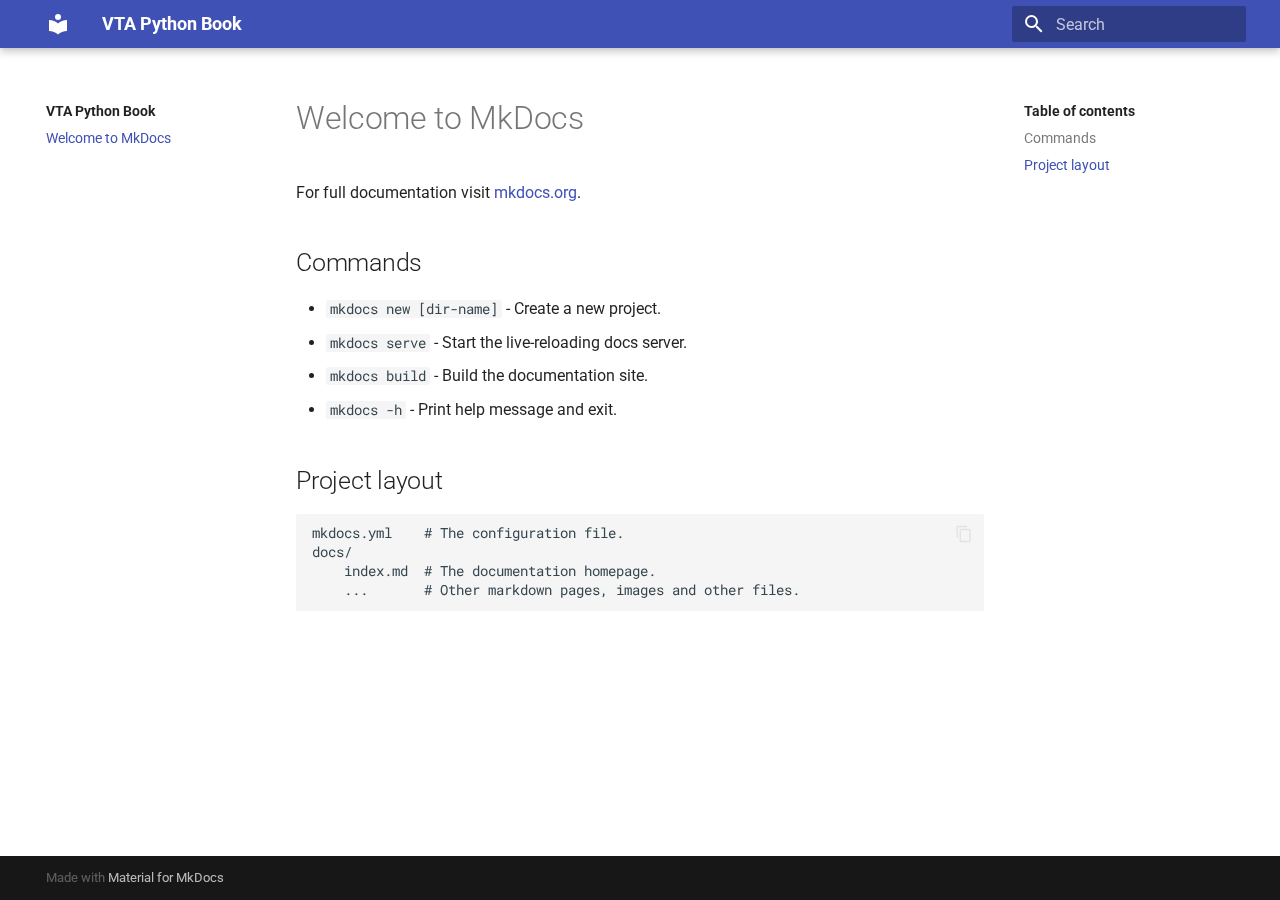
==== index.html @ ec76eb71 "Deployed 05a5018 with MkDocs version: 1.3.0" ====
<!doctype html>
<html lang="en" class="no-js">
  <head>
    
      <meta charset="utf-8">
      <meta name="viewport" content="width=device-width,initial-scale=1">
      
      
      
      <link rel="icon" href="assets/images/favicon.png">
      <meta name="generator" content="mkdocs-1.3.0, mkdocs-material-8.2.8">
    
    
      
        <title>VTA Python Book</title>
      
    
    
      <link rel="stylesheet" href="assets/stylesheets/main.644de097.min.css">
      
        
        <link rel="stylesheet" href="assets/stylesheets/palette.e6a45f82.min.css">
        
      
    
    
    
      
        
        
        <link rel="preconnect" href="https://fonts.gstatic.com" crossorigin>
        <link rel="stylesheet" href="https://fonts.googleapis.com/css?family=Roboto:300,300i,400,400i,700,700i%7CRoboto+Mono:400,400i,700,700i&display=fallback">
        <style>:root{--md-text-font:"Roboto";--md-code-font:"Roboto Mono"}</style>
      
    
    
    <script>__md_scope=new URL(".",location),__md_get=(e,_=localStorage,t=__md_scope)=>JSON.parse(_.getItem(t.pathname+"."+e)),__md_set=(e,_,t=localStorage,a=__md_scope)=>{try{t.setItem(a.pathname+"."+e,JSON.stringify(_))}catch(e){}}</script>
    
      

    
    
  </head>
  
  
    
    
    
    
    
    <body dir="ltr" data-md-color-scheme="" data-md-color-primary="none" data-md-color-accent="none">
  
    
    
    <input class="md-toggle" data-md-toggle="drawer" type="checkbox" id="__drawer" autocomplete="off">
    <input class="md-toggle" data-md-toggle="search" type="checkbox" id="__search" autocomplete="off">
    <label class="md-overlay" for="__drawer"></label>
    <div data-md-component="skip">
      
        
        <a href="#welcome-to-mkdocs" class="md-skip">
          Skip to content
        </a>
      
    </div>
    <div data-md-component="announce">
      
    </div>
    
    
      

<header class="md-header" data-md-component="header">
  <nav class="md-header__inner md-grid" aria-label="Header">
    <a href="." title="VTA Python Book" class="md-header__button md-logo" aria-label="VTA Python Book" data-md-component="logo">
      
  
  <svg xmlns="http://www.w3.org/2000/svg" viewBox="0 0 24 24"><path d="M12 8a3 3 0 0 0 3-3 3 3 0 0 0-3-3 3 3 0 0 0-3 3 3 3 0 0 0 3 3m0 3.54C9.64 9.35 6.5 8 3 8v11c3.5 0 6.64 1.35 9 3.54 2.36-2.19 5.5-3.54 9-3.54V8c-3.5 0-6.64 1.35-9 3.54z"/></svg>

    </a>
    <label class="md-header__button md-icon" for="__drawer">
      <svg xmlns="http://www.w3.org/2000/svg" viewBox="0 0 24 24"><path d="M3 6h18v2H3V6m0 5h18v2H3v-2m0 5h18v2H3v-2z"/></svg>
    </label>
    <div class="md-header__title" data-md-component="header-title">
      <div class="md-header__ellipsis">
        <div class="md-header__topic">
          <span class="md-ellipsis">
            VTA Python Book
          </span>
        </div>
        <div class="md-header__topic" data-md-component="header-topic">
          <span class="md-ellipsis">
            
              Welcome to MkDocs
            
          </span>
        </div>
      </div>
    </div>
    
    
    
      <label class="md-header__button md-icon" for="__search">
        <svg xmlns="http://www.w3.org/2000/svg" viewBox="0 0 24 24"><path d="M9.5 3A6.5 6.5 0 0 1 16 9.5c0 1.61-.59 3.09-1.56 4.23l.27.27h.79l5 5-1.5 1.5-5-5v-.79l-.27-.27A6.516 6.516 0 0 1 9.5 16 6.5 6.5 0 0 1 3 9.5 6.5 6.5 0 0 1 9.5 3m0 2C7 5 5 7 5 9.5S7 14 9.5 14 14 12 14 9.5 12 5 9.5 5z"/></svg>
      </label>
      <div class="md-search" data-md-component="search" role="dialog">
  <label class="md-search__overlay" for="__search"></label>
  <div class="md-search__inner" role="search">
    <form class="md-search__form" name="search">
      <input type="text" class="md-search__input" name="query" aria-label="Search" placeholder="Search" autocapitalize="off" autocorrect="off" autocomplete="off" spellcheck="false" data-md-component="search-query" required>
      <label class="md-search__icon md-icon" for="__search">
        <svg xmlns="http://www.w3.org/2000/svg" viewBox="0 0 24 24"><path d="M9.5 3A6.5 6.5 0 0 1 16 9.5c0 1.61-.59 3.09-1.56 4.23l.27.27h.79l5 5-1.5 1.5-5-5v-.79l-.27-.27A6.516 6.516 0 0 1 9.5 16 6.5 6.5 0 0 1 3 9.5 6.5 6.5 0 0 1 9.5 3m0 2C7 5 5 7 5 9.5S7 14 9.5 14 14 12 14 9.5 12 5 9.5 5z"/></svg>
        <svg xmlns="http://www.w3.org/2000/svg" viewBox="0 0 24 24"><path d="M20 11v2H8l5.5 5.5-1.42 1.42L4.16 12l7.92-7.92L13.5 5.5 8 11h12z"/></svg>
      </label>
      <nav class="md-search__options" aria-label="Search">
        
        <button type="reset" class="md-search__icon md-icon" aria-label="Clear" tabindex="-1">
          <svg xmlns="http://www.w3.org/2000/svg" viewBox="0 0 24 24"><path d="M19 6.41 17.59 5 12 10.59 6.41 5 5 6.41 10.59 12 5 17.59 6.41 19 12 13.41 17.59 19 19 17.59 13.41 12 19 6.41z"/></svg>
        </button>
      </nav>
      
    </form>
    <div class="md-search__output">
      <div class="md-search__scrollwrap" data-md-scrollfix>
        <div class="md-search-result" data-md-component="search-result">
          <div class="md-search-result__meta">
            Initializing search
          </div>
          <ol class="md-search-result__list"></ol>
        </div>
      </div>
    </div>
  </div>
</div>
    
    
  </nav>
  
</header>
    
    <div class="md-container" data-md-component="container">
      
      
        
          
        
      
      <main class="md-main" data-md-component="main">
        <div class="md-main__inner md-grid">
          
            
              
              <div class="md-sidebar md-sidebar--primary" data-md-component="sidebar" data-md-type="navigation" >
                <div class="md-sidebar__scrollwrap">
                  <div class="md-sidebar__inner">
                    


<nav class="md-nav md-nav--primary" aria-label="Navigation" data-md-level="0">
  <label class="md-nav__title" for="__drawer">
    <a href="." title="VTA Python Book" class="md-nav__button md-logo" aria-label="VTA Python Book" data-md-component="logo">
      
  
  <svg xmlns="http://www.w3.org/2000/svg" viewBox="0 0 24 24"><path d="M12 8a3 3 0 0 0 3-3 3 3 0 0 0-3-3 3 3 0 0 0-3 3 3 3 0 0 0 3 3m0 3.54C9.64 9.35 6.5 8 3 8v11c3.5 0 6.64 1.35 9 3.54 2.36-2.19 5.5-3.54 9-3.54V8c-3.5 0-6.64 1.35-9 3.54z"/></svg>

    </a>
    VTA Python Book
  </label>
  
  <ul class="md-nav__list" data-md-scrollfix>
    
      
      
      

  
  
    
  
  
    <li class="md-nav__item md-nav__item--active">
      
      <input class="md-nav__toggle md-toggle" data-md-toggle="toc" type="checkbox" id="__toc">
      
      
        
      
      
        <label class="md-nav__link md-nav__link--active" for="__toc">
          Welcome to MkDocs
          <span class="md-nav__icon md-icon"></span>
        </label>
      
      <a href="." class="md-nav__link md-nav__link--active">
        Welcome to MkDocs
      </a>
      
        

<nav class="md-nav md-nav--secondary" aria-label="Table of contents">
  
  
  
    
  
  
    <label class="md-nav__title" for="__toc">
      <span class="md-nav__icon md-icon"></span>
      Table of contents
    </label>
    <ul class="md-nav__list" data-md-component="toc" data-md-scrollfix>
      
        <li class="md-nav__item">
  <a href="#commands" class="md-nav__link">
    Commands
  </a>
  
</li>
      
        <li class="md-nav__item">
  <a href="#project-layout" class="md-nav__link">
    Project layout
  </a>
  
</li>
      
    </ul>
  
</nav>
      
    </li>
  

    
  </ul>
</nav>
                  </div>
                </div>
              </div>
            
            
              
              <div class="md-sidebar md-sidebar--secondary" data-md-component="sidebar" data-md-type="toc" >
                <div class="md-sidebar__scrollwrap">
                  <div class="md-sidebar__inner">
                    

<nav class="md-nav md-nav--secondary" aria-label="Table of contents">
  
  
  
    
  
  
    <label class="md-nav__title" for="__toc">
      <span class="md-nav__icon md-icon"></span>
      Table of contents
    </label>
    <ul class="md-nav__list" data-md-component="toc" data-md-scrollfix>
      
        <li class="md-nav__item">
  <a href="#commands" class="md-nav__link">
    Commands
  </a>
  
</li>
      
        <li class="md-nav__item">
  <a href="#project-layout" class="md-nav__link">
    Project layout
  </a>
  
</li>
      
    </ul>
  
</nav>
                  </div>
                </div>
              </div>
            
          
          <div class="md-content" data-md-component="content">
            <article class="md-content__inner md-typeset">
              
                


<h1 id="welcome-to-mkdocs">Welcome to MkDocs</h1>
<p>For full documentation visit <a href="https://www.mkdocs.org">mkdocs.org</a>.</p>
<h2 id="commands">Commands</h2>
<ul>
<li><code>mkdocs new [dir-name]</code> - Create a new project.</li>
<li><code>mkdocs serve</code> - Start the live-reloading docs server.</li>
<li><code>mkdocs build</code> - Build the documentation site.</li>
<li><code>mkdocs -h</code> - Print help message and exit.</li>
</ul>
<h2 id="project-layout">Project layout</h2>
<pre><code>mkdocs.yml    # The configuration file.
docs/
    index.md  # The documentation homepage.
    ...       # Other markdown pages, images and other files.
</code></pre>

              
            </article>
          </div>
        </div>
        
      </main>
      
        <footer class="md-footer">
  
  <div class="md-footer-meta md-typeset">
    <div class="md-footer-meta__inner md-grid">
      <div class="md-copyright">
  
  
    Made with
    <a href="https://squidfunk.github.io/mkdocs-material/" target="_blank" rel="noopener">
      Material for MkDocs
    </a>
  
</div>
      
    </div>
  </div>
</footer>
      
    </div>
    <div class="md-dialog" data-md-component="dialog">
      <div class="md-dialog__inner md-typeset"></div>
    </div>
    <script id="__config" type="application/json">{"base": ".", "features": [], "search": "assets/javascripts/workers/search.5e67fbfe.min.js", "translations": {"clipboard.copied": "Copied to clipboard", "clipboard.copy": "Copy to clipboard", "search.config.lang": "en", "search.config.pipeline": "trimmer, stopWordFilter", "search.config.separator": "[\\s\\-]+", "search.placeholder": "Search", "search.result.more.one": "1 more on this page", "search.result.more.other": "# more on this page", "search.result.none": "No matching documents", "search.result.one": "1 matching document", "search.result.other": "# matching documents", "search.result.placeholder": "Type to start searching", "search.result.term.missing": "Missing", "select.version.title": "Select version"}}</script>
    
    
      <script src="assets/javascripts/bundle.c44cc438.min.js"></script>
      
    
  </body>
</html>
---- assets/stylesheets/main.644de097.min.css ----
@charset "UTF-8";html{-webkit-text-size-adjust:none;-moz-text-size-adjust:none;-ms-text-size-adjust:none;text-size-adjust:none;box-sizing:border-box}*,:after,:before{box-sizing:inherit}@media (prefers-reduced-motion){*,:after,:before{transition:none!important}}body{margin:0}a,button,input,label{-webkit-tap-highlight-color:transparent}a{color:inherit;text-decoration:none}hr{border:0;box-sizing:initial;display:block;height:.05rem;overflow:visible;padding:0}small{font-size:80%}sub,sup{line-height:1em}img{border-style:none}table{border-collapse:initial;border-spacing:0}td,th{font-weight:400;vertical-align:top}button{background:transparent;border:0;font-family:inherit;font-size:inherit;margin:0;padding:0}input{border:0;outline:none}:root{--md-default-fg-color:rgba(0,0,0,.87);--md-default-fg-color--light:rgba(0,0,0,.54);--md-default-fg-color--lighter:rgba(0,0,0,.32);--md-default-fg-color--lightest:rgba(0,0,0,.07);--md-default-bg-color:#fff;--md-default-bg-color--light:hsla(0,0%,100%,.7);--md-default-bg-color--lighter:hsla(0,0%,100%,.3);--md-default-bg-color--lightest:hsla(0,0%,100%,.12);--md-primary-fg-color:#4051b5;--md-primary-fg-color--light:#5d6cc0;--md-primary-fg-color--dark:#303fa1;--md-primary-bg-color:#fff;--md-primary-bg-color--light:hsla(0,0%,100%,.7);--md-accent-fg-color:#526cfe;--md-accent-fg-color--transparent:rgba(82,108,254,.1);--md-accent-bg-color:#fff;--md-accent-bg-color--light:hsla(0,0%,100%,.7);--md-shadow-z1:0 0.2rem 0.5rem rgba(0,0,0,.05),0 0 0.05rem rgba(0,0,0,.1);--md-shadow-z2:0 0.2rem 0.5rem rgba(0,0,0,.1),0 0 0.05rem rgba(0,0,0,.25);--md-shadow-z3:0 0.2rem 0.5rem rgba(0,0,0,.2),0 0 0.05rem rgba(0,0,0,.35)}:root>*{--md-code-fg-color:#36464e;--md-code-bg-color:#f5f5f5;--md-code-hl-color:rgba(255,255,0,.5);--md-code-hl-number-color:#d52a2a;--md-code-hl-special-color:#db1457;--md-code-hl-function-color:#a846b9;--md-code-hl-constant-color:#6e59d9;--md-code-hl-keyword-color:#3f6ec6;--md-code-hl-string-color:#1c7d4d;--md-code-hl-name-color:var(--md-code-fg-color);--md-code-hl-operator-color:var(--md-default-fg-color--light);--md-code-hl-punctuation-color:var(--md-default-fg-color--light);--md-code-hl-comment-color:var(--md-default-fg-color--light);--md-code-hl-generic-color:var(--md-default-fg-color--light);--md-code-hl-variable-color:var(--md-default-fg-color--light);--md-typeset-color:var(--md-default-fg-color);--md-typeset-a-color:var(--md-primary-fg-color);--md-typeset-mark-color:rgba(255,255,0,.5);--md-typeset-del-color:rgba(245,80,61,.15);--md-typeset-ins-color:rgba(11,213,112,.15);--md-typeset-kbd-color:#fafafa;--md-typeset-kbd-accent-color:#fff;--md-typeset-kbd-border-color:#b8b8b8;--md-typeset-table-color:rgba(0,0,0,.12);--md-admonition-fg-color:var(--md-default-fg-color);--md-admonition-bg-color:var(--md-default-bg-color);--md-footer-fg-color:#fff;--md-footer-fg-color--light:hsla(0,0%,100%,.7);--md-footer-fg-color--lighter:hsla(0,0%,100%,.3);--md-footer-bg-color:rgba(0,0,0,.87);--md-footer-bg-color--dark:rgba(0,0,0,.32)}.md-icon svg{fill:currentcolor;display:block;height:1.2rem;width:1.2rem}body{-webkit-font-smoothing:antialiased;-moz-osx-font-smoothing:grayscale;--md-text-font-family:var(--md-text-font,_),-apple-system,BlinkMacSystemFont,Helvetica,Arial,sans-serif;--md-code-font-family:var(--md-code-font,_),SFMono-Regular,Consolas,Menlo,monospace}body,input{font-feature-settings:"kern","liga";font-family:var(--md-text-font-family)}body,code,input,kbd,pre{color:var(--md-typeset-color)}code,kbd,pre{font-feature-settings:"kern";font-family:var(--md-code-font-family)}:root{--md-typeset-table-sort-icon:url('data:image/svg+xml;charset=utf-8,<svg xmlns="http://www.w3.org/2000/svg" viewBox="0 0 24 24"><path d="m18 21-4-4h3V7h-3l4-4 4 4h-3v10h3M2 19v-2h10v2M2 13v-2h7v2M2 7V5h4v2H2z"/></svg>');--md-typeset-table-sort-icon--asc:url('data:image/svg+xml;charset=utf-8,<svg xmlns="http://www.w3.org/2000/svg" viewBox="0 0 24 24"><path d="M19 17h3l-4 4-4-4h3V3h2M2 17h10v2H2M6 5v2H2V5m0 6h7v2H2v-2z"/></svg>');--md-typeset-table-sort-icon--desc:url('data:image/svg+xml;charset=utf-8,<svg xmlns="http://www.w3.org/2000/svg" viewBox="0 0 24 24"><path d="M19 7h3l-4-4-4 4h3v14h2M2 17h10v2H2M6 5v2H2V5m0 6h7v2H2v-2z"/></svg>')}.md-typeset{-webkit-print-color-adjust:exact;color-adjust:exact;font-size:.8rem;line-height:1.6}@media print{.md-typeset{font-size:.68rem}}.md-typeset blockquote,.md-typeset dl,.md-typeset figure,.md-typeset ol,.md-typeset pre,.md-typeset ul{margin-bottom:1em;margin-top:1em}.md-typeset h1{color:var(--md-default-fg-color--light);font-size:2em;line-height:1.3;margin:0 0 1.25em}.md-typeset h1,.md-typeset h2{font-weight:300;letter-spacing:-.01em}.md-typeset h2{font-size:1.5625em;line-height:1.4;margin:1.6em 0 .64em}.md-typeset h3{font-size:1.25em;font-weight:400;letter-spacing:-.01em;line-height:1.5;margin:1.6em 0 .8em}.md-typeset h2+h3{margin-top:.8em}.md-typeset h4{font-weight:700;letter-spacing:-.01em;margin:1em 0}.md-typeset h5,.md-typeset h6{color:var(--md-default-fg-color--light);font-size:.8em;font-weight:700;letter-spacing:-.01em;margin:1.25em 0}.md-typeset h5{text-transform:uppercase}.md-typeset hr{border-bottom:.05rem solid var(--md-default-fg-color--lightest);display:flow-root;margin:1.5em 0}.md-typeset a{color:var(--md-typeset-a-color);word-break:break-word}.md-typeset a,.md-typeset a:before{transition:color 125ms}.md-typeset a:focus,.md-typeset a:hover{color:var(--md-accent-fg-color)}.md-typeset a:focus code,.md-typeset a:hover code{background-color:var(--md-accent-fg-color--transparent)}.md-typeset a code{color:currentcolor}.md-typeset a.focus-visible{outline-color:var(--md-accent-fg-color);outline-offset:.2rem}.md-typeset code,.md-typeset kbd,.md-typeset pre{color:var(--md-code-fg-color);direction:ltr}@media print{.md-typeset code,.md-typeset kbd,.md-typeset pre{white-space:pre-wrap}}.md-typeset code{background-color:var(--md-code-bg-color);border-radius:.1rem;-webkit-box-decoration-break:clone;box-decoration-break:clone;font-size:.85em;padding:0 .2941176471em;transition:background-color 125ms;word-break:break-word}.md-typeset code:not(.focus-visible){-webkit-tap-highlight-color:transparent;outline:none}.md-typeset pre{display:flow-root;line-height:1.4;position:relative}.md-typeset pre>code{-webkit-box-decoration-break:slice;box-decoration-break:slice;box-shadow:none;display:block;margin:0;outline-color:var(--md-accent-fg-color);overflow:auto;padding:.7720588235em 1.1764705882em;scrollbar-color:var(--md-default-fg-color--lighter) transparent;scrollbar-width:thin;touch-action:auto;word-break:normal}.md-typeset pre>code:hover{scrollbar-color:var(--md-accent-fg-color) transparent}.md-typeset pre>code::-webkit-scrollbar{height:.2rem;width:.2rem}.md-typeset pre>code::-webkit-scrollbar-thumb{background-color:var(--md-default-fg-color--lighter)}.md-typeset pre>code::-webkit-scrollbar-thumb:hover{background-color:var(--md-accent-fg-color)}.md-typeset kbd{background-color:var(--md-typeset-kbd-color);border-radius:.1rem;box-shadow:0 .1rem 0 .05rem var(--md-typeset-kbd-border-color),0 .1rem 0 var(--md-typeset-kbd-border-color),0 -.1rem .2rem var(--md-typeset-kbd-accent-color) inset;color:var(--md-default-fg-color);display:inline-block;font-size:.75em;padding:0 .6666666667em;vertical-align:text-top;word-break:break-word}.md-typeset mark{background-color:var(--md-typeset-mark-color);-webkit-box-decoration-break:clone;box-decoration-break:clone;color:inherit;word-break:break-word}.md-typeset abbr{border-bottom:.05rem dotted var(--md-default-fg-color--light);cursor:help;text-decoration:none}@media (hover:none){.md-typeset abbr{position:relative}.md-typeset abbr[title]:-webkit-any(:focus,:hover):after{background-color:var(--md-default-fg-color);border-radius:.1rem;box-shadow:var(--md-shadow-z3);color:var(--md-default-bg-color);content:attr(title);display:inline-block;font-size:.7rem;margin-top:2em;max-width:80%;min-width:-webkit-max-content;min-width:max-content;padding:.2rem .3rem;position:absolute;width:auto}.md-typeset abbr[title]:-moz-any(:focus,:hover):after{background-color:var(--md-default-fg-color);border-radius:.1rem;box-shadow:var(--md-shadow-z3);color:var(--md-default-bg-color);content:attr(title);display:inline-block;font-size:.7rem;margin-top:2em;max-width:80%;min-width:-moz-max-content;min-width:max-content;padding:.2rem .3rem;position:absolute;width:auto}[dir=ltr] .md-typeset abbr[title]:-webkit-any(:focus,:hover):after{left:0}[dir=ltr] .md-typeset abbr[title]:-moz-any(:focus,:hover):after{left:0}[dir=ltr] .md-typeset abbr[title]:is(:focus,:hover):after{left:0}[dir=rtl] .md-typeset abbr[title]:-webkit-any(:focus,:hover):after{right:0}[dir=rtl] .md-typeset abbr[title]:-moz-any(:focus,:hover):after{right:0}[dir=rtl] .md-typeset abbr[title]:is(:focus,:hover):after{right:0}.md-typeset abbr[title]:is(:focus,:hover):after{background-color:var(--md-default-fg-color);border-radius:.1rem;box-shadow:var(--md-shadow-z3);color:var(--md-default-bg-color);content:attr(title);display:inline-block;font-size:.7rem;margin-top:2em;max-width:80%;min-width:-webkit-max-content;min-width:-moz-max-content;min-width:max-content;padding:.2rem .3rem;position:absolute;width:auto}}.md-typeset small{opacity:.75}[dir=ltr] .md-typeset sub,[dir=ltr] .md-typeset sup{margin-left:.078125em}[dir=rtl] .md-typeset sub,[dir=rtl] .md-typeset sup{margin-right:.078125em}[dir=ltr] .md-typeset blockquote{padding-left:.6rem}[dir=rtl] .md-typeset blockquote{padding-right:.6rem}[dir=ltr] .md-typeset blockquote{border-left:.2rem solid var(--md-default-fg-color--lighter)}[dir=rtl] .md-typeset blockquote{border-right:.2rem solid var(--md-default-fg-color--lighter)}.md-typeset blockquote{color:var(--md-default-fg-color--light);margin-left:0;margin-right:0}.md-typeset ul{list-style-type:disc}[dir=ltr] .md-typeset ol,[dir=ltr] .md-typeset ul{margin-left:.625em}[dir=rtl] .md-typeset ol,[dir=rtl] .md-typeset ul{margin-right:.625em}.md-typeset ol,.md-typeset ul{padding:0}.md-typeset ol:not([hidden]),.md-typeset ul:not([hidden]){display:flow-root}.md-typeset ol ol,.md-typeset ul ol{list-style-type:lower-alpha}.md-typeset ol ol ol,.md-typeset ul ol ol{list-style-type:lower-roman}[dir=ltr] .md-typeset ol li,[dir=ltr] .md-typeset ul li{margin-left:1.25em}[dir=rtl] .md-typeset ol li,[dir=rtl] .md-typeset ul li{margin-right:1.25em}.md-typeset ol li,.md-typeset ul li{margin-bottom:.5em}.md-typeset ol li blockquote,.md-typeset ol li p,.md-typeset ul li blockquote,.md-typeset ul li p{margin:.5em 0}.md-typeset ol li:last-child,.md-typeset ul li:last-child{margin-bottom:0}.md-typeset ol li :-webkit-any(ul,ol),.md-typeset ul li :-webkit-any(ul,ol){margin-bottom:.5em;margin-top:.5em}.md-typeset ol li :-moz-any(ul,ol),.md-typeset ul li :-moz-any(ul,ol){margin-bottom:.5em;margin-top:.5em}[dir=ltr] .md-typeset ol li :-webkit-any(ul,ol),[dir=ltr] .md-typeset ul li :-webkit-any(ul,ol){margin-left:.625em}[dir=ltr] .md-typeset ol li :-moz-any(ul,ol),[dir=ltr] .md-typeset ul li :-moz-any(ul,ol){margin-left:.625em}[dir=ltr] .md-typeset ol li :is(ul,ol),[dir=ltr] .md-typeset ul li :is(ul,ol){margin-left:.625em}[dir=rtl] .md-typeset ol li :-webkit-any(ul,ol),[dir=rtl] .md-typeset ul li :-webkit-any(ul,ol){margin-right:.625em}[dir=rtl] .md-typeset ol li :-moz-any(ul,ol),[dir=rtl] .md-typeset ul li :-moz-any(ul,ol){margin-right:.625em}[dir=rtl] .md-typeset ol li :is(ul,ol),[dir=rtl] .md-typeset ul li :is(ul,ol){margin-right:.625em}.md-typeset ol li :is(ul,ol),.md-typeset ul li :is(ul,ol){margin-bottom:.5em;margin-top:.5em}[dir=ltr] .md-typeset dd{margin-left:1.875em}[dir=rtl] .md-typeset dd{margin-right:1.875em}.md-typeset dd{margin-bottom:1.5em;margin-top:1em}.md-typeset img,.md-typeset svg{height:auto;max-width:100%}.md-typeset img[align=left],.md-typeset svg[align=left]{margin:1em 1em 1em 0}.md-typeset img[align=right],.md-typeset svg[align=right]{margin:1em 0 1em 1em}.md-typeset img[align]:only-child,.md-typeset svg[align]:only-child{margin-top:0}.md-typeset img[src$="#only-dark"]{display:none}.md-typeset figure{display:flow-root;margin:1em auto;max-width:100%;text-align:center;width:-webkit-fit-content;width:-moz-fit-content;width:fit-content}.md-typeset figure img{display:block}.md-typeset figcaption{font-style:italic;margin:1em auto;max-width:24rem}.md-typeset iframe{max-width:100%}.md-typeset table:not([class]){background-color:var(--md-default-bg-color);border:.05rem solid var(--md-typeset-table-color);border-radius:.1rem;display:inline-block;font-size:.64rem;max-width:100%;overflow:auto;touch-action:auto}@media print{.md-typeset table:not([class]){display:table}}.md-typeset table:not([class])+*{margin-top:1.5em}.md-typeset table:not([class]) :-webkit-any(th,td)>:first-child{margin-top:0}.md-typeset table:not([class]) :-moz-any(th,td)>:first-child{margin-top:0}.md-typeset table:not([class]) :is(th,td)>:first-child{margin-top:0}.md-typeset table:not([class]) :-webkit-any(th,td)>:last-child{margin-bottom:0}.md-typeset table:not([class]) :-moz-any(th,td)>:last-child{margin-bottom:0}.md-typeset table:not([class]) :is(th,td)>:last-child{margin-bottom:0}.md-typeset table:not([class]) :-webkit-any(th,td):not([align]){text-align:left}.md-typeset table:not([class]) :-moz-any(th,td):not([align]){text-align:left}.md-typeset table:not([class]) :is(th,td):not([align]){text-align:left}[dir=rtl] .md-typeset table:not([class]) :-webkit-any(th,td):not([align]){text-align:right}[dir=rtl] .md-typeset table:not([class]) :-moz-any(th,td):not([align]){text-align:right}[dir=rtl] .md-typeset table:not([class]) :is(th,td):not([align]){text-align:right}.md-typeset table:not([class]) th{font-weight:700;min-width:5rem;padding:.9375em 1.25em;vertical-align:top}.md-typeset table:not([class]) th a{color:inherit}.md-typeset table:not([class]) td{border-top:.05rem solid var(--md-typeset-table-color);padding:.9375em 1.25em;vertical-align:top}.md-typeset table:not([class]) tbody tr{transition:background-color 125ms}.md-typeset table:not([class]) tbody tr:hover{background-color:rgba(0,0,0,.035);box-shadow:0 .05rem 0 var(--md-default-bg-color) inset}.md-typeset table:not([class]) a{word-break:normal}.md-typeset table th[role=columnheader]{cursor:pointer}[dir=ltr] .md-typeset table th[role=columnheader]:after{margin-left:.5em}[dir=rtl] .md-typeset table th[role=columnheader]:after{margin-right:.5em}.md-typeset table th[role=columnheader]:after{content:"";display:inline-block;height:1.2em;-webkit-mask-image:var(--md-typeset-table-sort-icon);mask-image:var(--md-typeset-table-sort-icon);-webkit-mask-repeat:no-repeat;mask-repeat:no-repeat;-webkit-mask-size:contain;mask-size:contain;transition:background-color 125ms;vertical-align:text-bottom;width:1.2em}.md-typeset table th[role=columnheader]:hover:after{background-color:var(--md-default-fg-color--lighter)}.md-typeset table th[role=columnheader][aria-sort=ascending]:after{background-color:var(--md-default-fg-color--light);-webkit-mask-image:var(--md-typeset-table-sort-icon--asc);mask-image:var(--md-typeset-table-sort-icon--asc)}.md-typeset table th[role=columnheader][aria-sort=descending]:after{background-color:var(--md-default-fg-color--light);-webkit-mask-image:var(--md-typeset-table-sort-icon--desc);mask-image:var(--md-typeset-table-sort-icon--desc)}.md-typeset__scrollwrap{margin:1em -.8rem;overflow-x:auto;touch-action:auto}.md-typeset__table{display:inline-block;margin-bottom:.5em;padding:0 .8rem}@media print{.md-typeset__table{display:block}}html .md-typeset__table table{display:table;margin:0;overflow:hidden;width:100%}@media screen and (max-width:44.9375em){.md-content__inner>pre{margin:1em -.8rem}.md-content__inner>pre code{border-radius:0}}.md-banner{background-color:var(--md-footer-bg-color);color:var(--md-footer-fg-color);overflow:auto}@media print{.md-banner{display:none}}.md-banner--warning{background:var(--md-typeset-mark-color);color:var(--md-default-fg-color)}.md-banner__inner{font-size:.7rem;margin:.6rem auto;padding:0 .8rem}html{font-size:125%;height:100%;overflow-x:hidden}@media screen and (min-width:100em){html{font-size:137.5%}}@media screen and (min-width:125em){html{font-size:150%}}body{background-color:var(--md-default-bg-color);display:flex;flex-direction:column;font-size:.5rem;min-height:100%;position:relative;width:100%}@media print{body{display:block}}@media screen and (max-width:59.9375em){body[data-md-state=lock]{position:fixed}}.md-grid{margin-left:auto;margin-right:auto;max-width:61rem}.md-container{display:flex;flex-direction:column;flex-grow:1}@media print{.md-container{display:block}}.md-main{flex-grow:1}.md-main__inner{display:flex;height:100%;margin-top:1.5rem}.md-ellipsis{overflow:hidden;text-overflow:ellipsis;white-space:nowrap}.md-toggle{display:none}.md-option{height:0;opacity:0;position:absolute;width:0}.md-option:checked+label:not([hidden]){display:block}.md-option.focus-visible+label{outline-color:var(--md-accent-fg-color);outline-style:auto}.md-skip{background-color:var(--md-default-fg-color);border-radius:.1rem;color:var(--md-default-bg-color);font-size:.64rem;margin:.5rem;opacity:0;outline-color:var(--md-accent-fg-color);padding:.3rem .5rem;position:fixed;transform:translateY(.4rem);z-index:-1}.md-skip:focus{opacity:1;transform:translateY(0);transition:transform .25s cubic-bezier(.4,0,.2,1),opacity 175ms 75ms;z-index:10}@page{margin:25mm}:root{--md-clipboard-icon:url('data:image/svg+xml;charset=utf-8,<svg xmlns="http://www.w3.org/2000/svg" viewBox="0 0 24 24"><path d="M19 21H8V7h11m0-2H8a2 2 0 0 0-2 2v14a2 2 0 0 0 2 2h11a2 2 0 0 0 2-2V7a2 2 0 0 0-2-2m-3-4H4a2 2 0 0 0-2 2v14h2V3h12V1z"/></svg>')}.md-clipboard{border-radius:.1rem;color:var(--md-default-fg-color--lightest);cursor:pointer;height:1.5em;outline-color:var(--md-accent-fg-color);outline-offset:.1rem;position:absolute;right:.5em;top:.5em;transition:color .25s;width:1.5em;z-index:1}@media print{.md-clipboard{display:none}}.md-clipboard:not(.focus-visible){-webkit-tap-highlight-color:transparent;outline:none}:hover>.md-clipboard{color:var(--md-default-fg-color--light)}.md-clipboard:-webkit-any(:focus,:hover){color:var(--md-accent-fg-color)}.md-clipboard:-moz-any(:focus,:hover){color:var(--md-accent-fg-color)}.md-clipboard:is(:focus,:hover){color:var(--md-accent-fg-color)}.md-clipboard:after{background-color:currentcolor;content:"";display:block;height:1.125em;margin:0 auto;-webkit-mask-image:var(--md-clipboard-icon);mask-image:var(--md-clipboard-icon);-webkit-mask-repeat:no-repeat;mask-repeat:no-repeat;-webkit-mask-size:contain;mask-size:contain;width:1.125em}.md-clipboard--inline{cursor:pointer}.md-clipboard--inline code{transition:color .25s,background-color .25s}.md-clipboard--inline:-webkit-any(:focus,:hover) code{background-color:var(--md-accent-fg-color--transparent);color:var(--md-accent-fg-color)}.md-clipboard--inline:-moz-any(:focus,:hover) code{background-color:var(--md-accent-fg-color--transparent);color:var(--md-accent-fg-color)}.md-clipboard--inline:is(:focus,:hover) code{background-color:var(--md-accent-fg-color--transparent);color:var(--md-accent-fg-color)}.md-content{flex-grow:1;min-width:0}.md-content__inner{margin:0 .8rem 1.2rem;padding-top:.6rem}@media screen and (min-width:76.25em){[dir=ltr] .md-sidebar--primary:not([hidden])~.md-content>.md-content__inner{margin-left:1.2rem}[dir=ltr] .md-sidebar--secondary:not([hidden])~.md-content>.md-content__inner,[dir=rtl] .md-sidebar--primary:not([hidden])~.md-content>.md-content__inner{margin-right:1.2rem}[dir=rtl] .md-sidebar--secondary:not([hidden])~.md-content>.md-content__inner{margin-left:1.2rem}}.md-content__inner:before{content:"";display:block;height:.4rem}.md-content__inner>:last-child{margin-bottom:0}[dir=ltr] .md-content__button{margin-left:.4rem}[dir=rtl] .md-content__button{margin-right:.4rem}.md-content__button{float:right;margin:.4rem 0;padding:0}@media print{.md-content__button{display:none}}[dir=rtl] .md-content__button{float:left}.md-typeset .md-content__button{color:var(--md-default-fg-color--lighter)}.md-content__button svg{display:inline;vertical-align:top}[dir=rtl] .md-content__button svg{transform:scaleX(-1)}[dir=ltr] .md-dialog{right:.8rem}[dir=rtl] .md-dialog{left:.8rem}.md-dialog{background-color:var(--md-default-fg-color);border-radius:.1rem;bottom:.8rem;box-shadow:var(--md-shadow-z3);min-width:11.1rem;opacity:0;padding:.4rem .6rem;pointer-events:none;position:fixed;transform:translateY(100%);transition:transform 0ms .4s,opacity .4s;z-index:4}@media print{.md-dialog{display:none}}.md-dialog[data-md-state=open]{opacity:1;pointer-events:auto;transform:translateY(0);transition:transform .4s cubic-bezier(.075,.85,.175,1),opacity .4s}.md-dialog__inner{color:var(--md-default-bg-color);font-size:.7rem}.md-footer{background-color:var(--md-footer-bg-color);color:var(--md-footer-fg-color)}@media print{.md-footer{display:none}}.md-footer__inner{display:flex;justify-content:space-between;overflow:auto;padding:.2rem}.md-footer__link{display:flex;flex-grow:0.01;outline-color:var(--md-accent-fg-color);overflow:hidden;padding-bottom:.4rem;padding-top:1.4rem;transition:opacity .25s}.md-footer__link:-webkit-any(:focus,:hover){opacity:.7}.md-footer__link:-moz-any(:focus,:hover){opacity:.7}.md-footer__link:is(:focus,:hover){opacity:.7}[dir=rtl] .md-footer__link svg{transform:scaleX(-1)}@media screen and (max-width:44.9375em){.md-footer__link--prev .md-footer__title{display:none}}[dir=ltr] .md-footer__link--next{margin-left:auto}[dir=rtl] .md-footer__link--next{margin-right:auto}.md-footer__link--next{text-align:right}[dir=rtl] .md-footer__link--next{text-align:left}.md-footer__title{flex-grow:1;font-size:.9rem;line-height:2.4rem;max-width:calc(100% - 2.4rem);padding:0 1rem;position:relative}.md-footer__button{margin:.2rem;padding:.4rem}.md-footer__direction{font-size:.64rem;left:0;margin-top:-1rem;opacity:.7;padding:0 1rem;position:absolute;right:0}.md-footer-meta{background-color:var(--md-footer-bg-color--dark)}.md-footer-meta__inner{display:flex;flex-wrap:wrap;justify-content:space-between;padding:.2rem}html .md-footer-meta.md-typeset a{color:var(--md-footer-fg-color--light)}html .md-footer-meta.md-typeset a:-webkit-any(:focus,:hover){color:var(--md-footer-fg-color)}html .md-footer-meta.md-typeset a:-moz-any(:focus,:hover){color:var(--md-footer-fg-color)}html .md-footer-meta.md-typeset a:is(:focus,:hover){color:var(--md-footer-fg-color)}.md-copyright{color:var(--md-footer-fg-color--lighter);font-size:.64rem;margin:auto .6rem;padding:.4rem 0;width:100%}@media screen and (min-width:45em){.md-copyright{width:auto}}.md-copyright__highlight{color:var(--md-footer-fg-color--light)}.md-social{margin:0 .4rem;padding:.2rem 0 .6rem}@media screen and (min-width:45em){.md-social{padding:.6rem 0}}.md-social__link{display:inline-block;height:1.6rem;text-align:center;width:1.6rem}.md-social__link:before{line-height:1.9}.md-social__link svg{fill:currentcolor;max-height:.8rem;vertical-align:-25%}.md-typeset .md-button{border:.1rem solid;border-radius:.1rem;color:var(--md-primary-fg-color);cursor:pointer;display:inline-block;font-weight:700;padding:.625em 2em;transition:color 125ms,background-color 125ms,border-color 125ms}.md-typeset .md-button--primary{background-color:var(--md-primary-fg-color);border-color:var(--md-primary-fg-color);color:var(--md-primary-bg-color)}.md-typeset .md-button:-webkit-any(:focus,:hover){background-color:var(--md-accent-fg-color);border-color:var(--md-accent-fg-color);color:var(--md-accent-bg-color)}.md-typeset .md-button:-moz-any(:focus,:hover){background-color:var(--md-accent-fg-color);border-color:var(--md-accent-fg-color);color:var(--md-accent-bg-color)}.md-typeset .md-button:is(:focus,:hover){background-color:var(--md-accent-fg-color);border-color:var(--md-accent-fg-color);color:var(--md-accent-bg-color)}[dir=ltr] .md-typeset .md-input{border-top-left-radius:.1rem}[dir=ltr] .md-typeset .md-input,[dir=rtl] .md-typeset .md-input{border-top-right-radius:.1rem}[dir=rtl] .md-typeset .md-input{border-top-left-radius:.1rem}.md-typeset .md-input{border-bottom:.1rem solid var(--md-default-fg-color--lighter);box-shadow:var(--md-shadow-z1);font-size:.8rem;height:1.8rem;padding:0 .6rem;transition:border .25s,box-shadow .25s}.md-typeset .md-input:-webkit-any(:focus,:hover){border-bottom-color:var(--md-accent-fg-color);box-shadow:var(--md-shadow-z2)}.md-typeset .md-input:-moz-any(:focus,:hover){border-bottom-color:var(--md-accent-fg-color);box-shadow:var(--md-shadow-z2)}.md-typeset .md-input:is(:focus,:hover){border-bottom-color:var(--md-accent-fg-color);box-shadow:var(--md-shadow-z2)}.md-typeset .md-input--stretch{width:100%}.md-header{background-color:var(--md-primary-fg-color);box-shadow:0 0 .2rem transparent,0 .2rem .4rem transparent;color:var(--md-primary-bg-color);left:0;position:-webkit-sticky;position:sticky;right:0;top:0;z-index:4}@media print{.md-header{display:none}}.md-header[data-md-state=shadow]{box-shadow:0 0 .2rem rgba(0,0,0,.1),0 .2rem .4rem rgba(0,0,0,.2);transition:transform .25s cubic-bezier(.1,.7,.1,1),box-shadow .25s}.md-header[data-md-state=hidden]{transform:translateY(-100%);transition:transform .25s cubic-bezier(.8,0,.6,1),box-shadow .25s}.md-header__inner{align-items:center;display:flex;padding:0 .2rem}.md-header__button{color:currentcolor;cursor:pointer;margin:.2rem;outline-color:var(--md-accent-fg-color);padding:.4rem;position:relative;transition:opacity .25s;vertical-align:middle;z-index:1}.md-header__button:hover{opacity:.7}.md-header__button:not([hidden]){display:inline-block}.md-header__button:not(.focus-visible){-webkit-tap-highlight-color:transparent;outline:none}.md-header__button.md-logo{margin:.2rem;padding:.4rem}@media screen and (max-width:76.1875em){.md-header__button.md-logo{display:none}}.md-header__button.md-logo :-webkit-any(img,svg){fill:currentcolor;display:block;height:1.2rem;width:auto}.md-header__button.md-logo :-moz-any(img,svg){fill:currentcolor;display:block;height:1.2rem;width:auto}.md-header__button.md-logo :is(img,svg){fill:currentcolor;display:block;height:1.2rem;width:auto}@media screen and (min-width:60em){.md-header__button[for=__search]{display:none}}.no-js .md-header__button[for=__search]{display:none}[dir=rtl] .md-header__button[for=__search] svg{transform:scaleX(-1)}@media screen and (min-width:76.25em){.md-header__button[for=__drawer]{display:none}}.md-header__topic{display:flex;max-width:100%;position:absolute;transition:transform .4s cubic-bezier(.1,.7,.1,1),opacity .15s}.md-header__topic+.md-header__topic{opacity:0;pointer-events:none;transform:translateX(1.25rem);transition:transform .4s cubic-bezier(1,.7,.1,.1),opacity .15s;z-index:-1}[dir=rtl] .md-header__topic+.md-header__topic{transform:translateX(-1.25rem)}.md-header__topic:first-child{font-weight:700}[dir=ltr] .md-header__title{margin-right:.4rem}[dir=rtl] .md-header__title{margin-left:.4rem}[dir=ltr] .md-header__title{margin-left:1rem}[dir=rtl] .md-header__title{margin-right:1rem}.md-header__title{flex-grow:1;font-size:.9rem;height:2.4rem;line-height:2.4rem}.md-header__title[data-md-state=active] .md-header__topic{opacity:0;pointer-events:none;transform:translateX(-1.25rem);transition:transform .4s cubic-bezier(1,.7,.1,.1),opacity .15s;z-index:-1}[dir=rtl] .md-header__title[data-md-state=active] .md-header__topic{transform:translateX(1.25rem)}.md-header__title[data-md-state=active] .md-header__topic+.md-header__topic{opacity:1;pointer-events:auto;transform:translateX(0);transition:transform .4s cubic-bezier(.1,.7,.1,1),opacity .15s;z-index:0}.md-header__title>.md-header__ellipsis{height:100%;position:relative;width:100%}.md-header__option{display:flex;flex-shrink:0;max-width:100%;transition:max-width 0ms .25s,opacity .25s .25s;white-space:nowrap}[data-md-toggle=search]:checked~.md-header .md-header__option{max-width:0;opacity:0;transition:max-width 0ms,opacity 0ms}.md-header__source{display:none}@media screen and (min-width:60em){[dir=ltr] .md-header__source{margin-left:1rem}[dir=rtl] .md-header__source{margin-right:1rem}.md-header__source{display:block;max-width:11.7rem;width:11.7rem}}@media screen and (min-width:76.25em){[dir=ltr] .md-header__source{margin-left:1.4rem}[dir=rtl] .md-header__source{margin-right:1.4rem}}:root{--md-nav-icon--prev:url('data:image/svg+xml;charset=utf-8,<svg xmlns="http://www.w3.org/2000/svg" viewBox="0 0 24 24"><path d="M20 11v2H8l5.5 5.5-1.42 1.42L4.16 12l7.92-7.92L13.5 5.5 8 11h12z"/></svg>');--md-nav-icon--next:url('data:image/svg+xml;charset=utf-8,<svg xmlns="http://www.w3.org/2000/svg" viewBox="0 0 24 24"><path d="M8.59 16.58 13.17 12 8.59 7.41 10 6l6 6-6 6-1.41-1.42z"/></svg>');--md-toc-icon:url('data:image/svg+xml;charset=utf-8,<svg xmlns="http://www.w3.org/2000/svg" viewBox="0 0 24 24"><path d="M3 9h14V7H3v2m0 4h14v-2H3v2m0 4h14v-2H3v2m16 0h2v-2h-2v2m0-10v2h2V7h-2m0 6h2v-2h-2v2z"/></svg>')}.md-nav{font-size:.7rem;line-height:1.3}.md-nav__title{display:block;font-weight:700;overflow:hidden;padding:0 .6rem;text-overflow:ellipsis}.md-nav__title .md-nav__button{display:none}.md-nav__title .md-nav__button img{height:100%;width:auto}.md-nav__title .md-nav__button.md-logo :-webkit-any(img,svg){fill:currentcolor;display:block;height:2.4rem;max-width:100%;object-fit:contain;width:auto}.md-nav__title .md-nav__button.md-logo :-moz-any(img,svg){fill:currentcolor;display:block;height:2.4rem;max-width:100%;object-fit:contain;width:auto}.md-nav__title .md-nav__button.md-logo :is(img,svg){fill:currentcolor;display:block;height:2.4rem;max-width:100%;object-fit:contain;width:auto}.md-nav__list{list-style:none;margin:0;padding:0}.md-nav__item{padding:0 .6rem}[dir=ltr] .md-nav__item .md-nav__item{padding-right:0}[dir=rtl] .md-nav__item .md-nav__item{padding-left:0}.md-nav__link{align-items:center;cursor:pointer;display:flex;justify-content:space-between;margin-top:.625em;overflow:hidden;scroll-snap-align:start;text-overflow:ellipsis;transition:color 125ms}.md-nav__link[data-md-state=blur]{color:var(--md-default-fg-color--light)}.md-nav__item .md-nav__link--active{color:var(--md-typeset-a-color)}.md-nav__item .md-nav__link--index [href]{width:100%}.md-nav__link:-webkit-any(:focus,:hover){color:var(--md-accent-fg-color)}.md-nav__link:-moz-any(:focus,:hover){color:var(--md-accent-fg-color)}.md-nav__link:is(:focus,:hover){color:var(--md-accent-fg-color)}.md-nav__link.focus-visible{outline-color:var(--md-accent-fg-color);outline-offset:.2rem}.md-nav--primary .md-nav__link[for=__toc]{display:none}.md-nav--primary .md-nav__link[for=__toc] .md-icon:after{background-color:currentcolor;display:block;height:100%;-webkit-mask-image:var(--md-toc-icon);mask-image:var(--md-toc-icon);width:100%}.md-nav--primary .md-nav__link[for=__toc]~.md-nav{display:none}.md-nav__link>*{cursor:pointer;display:flex}.md-nav__icon{flex-shrink:0}.md-nav__source{display:none}@media screen and (max-width:76.1875em){.md-nav--primary,.md-nav--primary .md-nav{background-color:var(--md-default-bg-color);display:flex;flex-direction:column;height:100%;left:0;position:absolute;right:0;top:0;z-index:1}.md-nav--primary :-webkit-any(.md-nav__title,.md-nav__item){font-size:.8rem;line-height:1.5}.md-nav--primary :-moz-any(.md-nav__title,.md-nav__item){font-size:.8rem;line-height:1.5}.md-nav--primary :is(.md-nav__title,.md-nav__item){font-size:.8rem;line-height:1.5}.md-nav--primary .md-nav__title{background-color:var(--md-default-fg-color--lightest);color:var(--md-default-fg-color--light);cursor:pointer;font-weight:400;height:5.6rem;line-height:2.4rem;padding:3rem .8rem .2rem;position:relative;white-space:nowrap}[dir=ltr] .md-nav--primary .md-nav__title .md-nav__icon{left:.4rem}[dir=rtl] .md-nav--primary .md-nav__title .md-nav__icon{right:.4rem}.md-nav--primary .md-nav__title .md-nav__icon{display:block;height:1.2rem;margin:.2rem;position:absolute;top:.4rem;width:1.2rem}.md-nav--primary .md-nav__title .md-nav__icon:after{background-color:currentcolor;content:"";display:block;height:100%;-webkit-mask-image:var(--md-nav-icon--prev);mask-image:var(--md-nav-icon--prev);-webkit-mask-repeat:no-repeat;mask-repeat:no-repeat;-webkit-mask-size:contain;mask-size:contain;width:100%}.md-nav--primary .md-nav__title~.md-nav__list{background-color:var(--md-default-bg-color);box-shadow:0 .05rem 0 var(--md-default-fg-color--lightest) inset;overflow-y:auto;-ms-scroll-snap-type:y mandatory;scroll-snap-type:y mandatory;touch-action:pan-y}.md-nav--primary .md-nav__title~.md-nav__list>:first-child{border-top:0}.md-nav--primary .md-nav__title[for=__drawer]{background-color:var(--md-primary-fg-color);color:var(--md-primary-bg-color);font-weight:700}.md-nav--primary .md-nav__title .md-logo{display:block;left:.2rem;margin:.2rem;padding:.4rem;position:absolute;right:.2rem;top:.2rem}.md-nav--primary .md-nav__list{flex:1}.md-nav--primary .md-nav__item{border-top:.05rem solid var(--md-default-fg-color--lightest);padding:0}.md-nav--primary .md-nav__item--active>.md-nav__link{color:var(--md-typeset-a-color)}.md-nav--primary .md-nav__item--active>.md-nav__link:-webkit-any(:focus,:hover){color:var(--md-accent-fg-color)}.md-nav--primary .md-nav__item--active>.md-nav__link:-moz-any(:focus,:hover){color:var(--md-accent-fg-color)}.md-nav--primary .md-nav__item--active>.md-nav__link:is(:focus,:hover){color:var(--md-accent-fg-color)}.md-nav--primary .md-nav__link{margin-top:0;padding:.6rem .8rem}[dir=ltr] .md-nav--primary .md-nav__link .md-nav__icon{margin-right:-.2rem}[dir=rtl] .md-nav--primary .md-nav__link .md-nav__icon{margin-left:-.2rem}.md-nav--primary .md-nav__link .md-nav__icon{font-size:1.2rem;height:1.2rem;width:1.2rem}.md-nav--primary .md-nav__link .md-nav__icon:after{background-color:currentcolor;content:"";display:block;height:100%;-webkit-mask-image:var(--md-nav-icon--next);mask-image:var(--md-nav-icon--next);-webkit-mask-repeat:no-repeat;mask-repeat:no-repeat;-webkit-mask-size:contain;mask-size:contain;width:100%}[dir=rtl] .md-nav--primary .md-nav__icon:after{transform:scale(-1)}.md-nav--primary .md-nav--secondary .md-nav{background-color:initial;position:static}[dir=ltr] .md-nav--primary .md-nav--secondary .md-nav .md-nav__link{padding-left:1.4rem}[dir=rtl] .md-nav--primary .md-nav--secondary .md-nav .md-nav__link{padding-right:1.4rem}[dir=ltr] .md-nav--primary .md-nav--secondary .md-nav .md-nav .md-nav__link{padding-left:2rem}[dir=rtl] .md-nav--primary .md-nav--secondary .md-nav .md-nav .md-nav__link{padding-right:2rem}[dir=ltr] .md-nav--primary .md-nav--secondary .md-nav .md-nav .md-nav .md-nav__link{padding-left:2.6rem}[dir=rtl] .md-nav--primary .md-nav--secondary .md-nav .md-nav .md-nav .md-nav__link{padding-right:2.6rem}[dir=ltr] .md-nav--primary .md-nav--secondary .md-nav .md-nav .md-nav .md-nav .md-nav__link{padding-left:3.2rem}[dir=rtl] .md-nav--primary .md-nav--secondary .md-nav .md-nav .md-nav .md-nav .md-nav__link{padding-right:3.2rem}.md-nav--secondary{background-color:initial}.md-nav__toggle~.md-nav{display:flex;opacity:0;transform:translateX(100%);transition:transform .25s cubic-bezier(.8,0,.6,1),opacity 125ms 50ms}[dir=rtl] .md-nav__toggle~.md-nav{transform:translateX(-100%)}.md-nav__toggle:checked~.md-nav{opacity:1;transform:translateX(0);transition:transform .25s cubic-bezier(.4,0,.2,1),opacity 125ms 125ms}.md-nav__toggle:checked~.md-nav>.md-nav__list{-webkit-backface-visibility:hidden;backface-visibility:hidden}}@media screen and (max-width:59.9375em){.md-nav--primary .md-nav__link[for=__toc]{display:flex}.md-nav--primary .md-nav__link[for=__toc] .md-icon:after{content:""}.md-nav--primary .md-nav__link[for=__toc]+.md-nav__link{display:none}.md-nav--primary .md-nav__link[for=__toc]~.md-nav{display:flex}.md-nav__source{background-color:var(--md-primary-fg-color--dark);color:var(--md-primary-bg-color);display:block;padding:0 .2rem}}@media screen and (min-width:60em) and (max-width:76.1875em){.md-nav--integrated .md-nav__link[for=__toc]{display:flex}.md-nav--integrated .md-nav__link[for=__toc] .md-icon:after{content:""}.md-nav--integrated .md-nav__link[for=__toc]+.md-nav__link{display:none}.md-nav--integrated .md-nav__link[for=__toc]~.md-nav{display:flex}}@media screen and (min-width:60em){.md-nav--secondary .md-nav__title[for=__toc]{scroll-snap-align:start}.md-nav--secondary .md-nav__title .md-nav__icon{display:none}}@media screen and (min-width:76.25em){.md-nav{transition:max-height .25s cubic-bezier(.86,0,.07,1)}.md-nav--primary .md-nav__title[for=__drawer]{scroll-snap-align:start}.md-nav--primary .md-nav__title .md-nav__icon,.md-nav__toggle~.md-nav{display:none}.md-nav__toggle:-webkit-any(:checked,:indeterminate)~.md-nav{display:block}.md-nav__toggle:-moz-any(:checked,:indeterminate)~.md-nav{display:block}.md-nav__toggle:is(:checked,:indeterminate)~.md-nav{display:block}.md-nav__item--nested>.md-nav>.md-nav__title{display:none}.md-nav__item--section{display:block;margin:1.25em 0}.md-nav__item--section:last-child{margin-bottom:0}.md-nav__item--section>.md-nav__link{font-weight:700;pointer-events:none}.md-nav__item--section>.md-nav__link--index [href]{pointer-events:auto}.md-nav__item--section>.md-nav__link .md-nav__icon{display:none}.md-nav__item--section>.md-nav{display:block}.md-nav__item--section>.md-nav>.md-nav__list>.md-nav__item{padding:0}.md-nav__icon{border-radius:100%;float:right;height:.9rem;transition:background-color .25s,transform .25s;width:.9rem}[dir=rtl] .md-nav__icon{float:left;transform:rotate(180deg)}.md-nav__icon:hover{background-color:var(--md-accent-fg-color--transparent)}.md-nav__icon:after{background-color:currentcolor;content:"";display:inline-block;height:100%;-webkit-mask-image:var(--md-nav-icon--next);mask-image:var(--md-nav-icon--next);-webkit-mask-repeat:no-repeat;mask-repeat:no-repeat;-webkit-mask-size:contain;mask-size:contain;vertical-align:-.1rem;width:100%}.md-nav__item--nested .md-nav__toggle:checked~.md-nav__link .md-nav__icon,.md-nav__item--nested .md-nav__toggle:indeterminate~.md-nav__link .md-nav__icon{transform:rotate(90deg)}.md-nav--lifted>.md-nav__list>.md-nav__item,.md-nav--lifted>.md-nav__list>.md-nav__item--nested,.md-nav--lifted>.md-nav__title{display:none}.md-nav--lifted>.md-nav__list>.md-nav__item--active{display:block;padding:0}.md-nav--lifted>.md-nav__list>.md-nav__item--active>.md-nav__link{font-weight:700;margin-top:0;padding:0 .6rem;pointer-events:none}.md-nav--lifted>.md-nav__list>.md-nav__item--active>.md-nav__link--index [href]{pointer-events:auto}.md-nav--lifted>.md-nav__list>.md-nav__item--active>.md-nav__link .md-nav__icon{display:none}.md-nav--lifted .md-nav[data-md-level="1"]{display:block}[dir=ltr] .md-nav--lifted .md-nav[data-md-level="1"]>.md-nav__list>.md-nav__item{padding-right:.6rem}[dir=rtl] .md-nav--lifted .md-nav[data-md-level="1"]>.md-nav__list>.md-nav__item{padding-left:.6rem}.md-nav--integrated>.md-nav__list>.md-nav__item--active:not(.md-nav__item--nested){padding:0 .6rem}.md-nav--integrated>.md-nav__list>.md-nav__item--active:not(.md-nav__item--nested)>.md-nav__link{padding:0}[dir=ltr] .md-nav--integrated>.md-nav__list>.md-nav__item--active .md-nav--secondary{border-left:.05rem solid var(--md-primary-fg-color)}[dir=rtl] .md-nav--integrated>.md-nav__list>.md-nav__item--active .md-nav--secondary{border-right:.05rem solid var(--md-primary-fg-color)}.md-nav--integrated>.md-nav__list>.md-nav__item--active .md-nav--secondary{display:block;margin-bottom:1.25em}.md-nav--integrated>.md-nav__list>.md-nav__item--active .md-nav--secondary>.md-nav__title{display:none}}:root{--md-search-result-icon:url('data:image/svg+xml;charset=utf-8,<svg xmlns="http://www.w3.org/2000/svg" viewBox="0 0 24 24"><path d="M14 2H6a2 2 0 0 0-2 2v16a2 2 0 0 0 2 2h7c-.41-.25-.8-.56-1.14-.9-.33-.33-.61-.7-.86-1.1H6V4h7v5h5v1.18c.71.16 1.39.43 2 .82V8l-6-6m6.31 16.9c1.33-2.11.69-4.9-1.4-6.22-2.11-1.33-4.91-.68-6.22 1.4-1.34 2.11-.69 4.89 1.4 6.22 1.46.93 3.32.93 4.79.02L22 23.39 23.39 22l-3.08-3.1m-3.81.1a2.5 2.5 0 0 1-2.5-2.5 2.5 2.5 0 0 1 2.5-2.5 2.5 2.5 0 0 1 2.5 2.5 2.5 2.5 0 0 1-2.5 2.5z"/></svg>')}.md-search{position:relative}@media screen and (min-width:60em){.md-search{padding:.2rem 0}}.no-js .md-search{display:none}.md-search__overlay{opacity:0;z-index:1}@media screen and (max-width:59.9375em){[dir=ltr] .md-search__overlay{left:-2.2rem}[dir=rtl] .md-search__overlay{right:-2.2rem}.md-search__overlay{background-color:var(--md-default-bg-color);border-radius:1rem;height:2rem;overflow:hidden;pointer-events:none;position:absolute;top:-1rem;transform-origin:center;transition:transform .3s .1s,opacity .2s .2s;width:2rem}[data-md-toggle=search]:checked~.md-header .md-search__overlay{opacity:1;transition:transform .4s,opacity .1s}}@media screen and (min-width:60em){[dir=ltr] .md-search__overlay{left:0}[dir=rtl] .md-search__overlay{right:0}.md-search__overlay{background-color:rgba(0,0,0,.54);cursor:pointer;height:0;position:fixed;top:0;transition:width 0ms .25s,height 0ms .25s,opacity .25s;width:0}[data-md-toggle=search]:checked~.md-header .md-search__overlay{height:200vh;opacity:1;transition:width 0ms,height 0ms,opacity .25s;width:100%}}@media screen and (max-width:29.9375em){[data-md-toggle=search]:checked~.md-header .md-search__overlay{transform:scale(45)}}@media screen and (min-width:30em) and (max-width:44.9375em){[data-md-toggle=search]:checked~.md-header .md-search__overlay{transform:scale(60)}}@media screen and (min-width:45em) and (max-width:59.9375em){[data-md-toggle=search]:checked~.md-header .md-search__overlay{transform:scale(75)}}.md-search__inner{-webkit-backface-visibility:hidden;backface-visibility:hidden}@media screen and (max-width:59.9375em){[dir=ltr] .md-search__inner{left:0}[dir=rtl] .md-search__inner{right:0}.md-search__inner{height:0;opacity:0;overflow:hidden;position:fixed;top:0;transform:translateX(5%);transition:width 0ms .3s,height 0ms .3s,transform .15s cubic-bezier(.4,0,.2,1) .15s,opacity .15s .15s;width:0;z-index:2}[dir=rtl] .md-search__inner{transform:translateX(-5%)}[data-md-toggle=search]:checked~.md-header .md-search__inner{height:100%;opacity:1;transform:translateX(0);transition:width 0ms 0ms,height 0ms 0ms,transform .15s cubic-bezier(.1,.7,.1,1) .15s,opacity .15s .15s;width:100%}}@media screen and (min-width:60em){.md-search__inner{float:right;padding:.1rem 0;position:relative;transition:width .25s cubic-bezier(.1,.7,.1,1);width:11.7rem}[dir=rtl] .md-search__inner{float:left}}@media screen and (min-width:60em) and (max-width:76.1875em){[data-md-toggle=search]:checked~.md-header .md-search__inner{width:23.4rem}}@media screen and (min-width:76.25em){[data-md-toggle=search]:checked~.md-header .md-search__inner{width:34.4rem}}.md-search__form{background-color:var(--md-default-bg-color);box-shadow:0 0 .6rem transparent;height:2.4rem;position:relative;transition:color .25s,background-color .25s;z-index:2}@media screen and (min-width:60em){.md-search__form{background-color:rgba(0,0,0,.26);border-radius:.1rem;height:1.8rem}.md-search__form:hover{background-color:hsla(0,0%,100%,.12)}}[data-md-toggle=search]:checked~.md-header .md-search__form{background-color:var(--md-default-bg-color);border-radius:.1rem .1rem 0 0;box-shadow:0 0 .6rem rgba(0,0,0,.07);color:var(--md-default-fg-color)}[dir=ltr] .md-search__input{padding-left:3.6rem;padding-right:2.2rem}[dir=rtl] .md-search__input{padding-left:2.2rem;padding-right:3.6rem}.md-search__input{background:transparent;font-size:.9rem;height:100%;position:relative;text-overflow:ellipsis;width:100%;z-index:2}.md-search__input::-moz-placeholder{-moz-transition:color .25s;transition:color .25s}.md-search__input::-ms-input-placeholder{-ms-transition:color .25s;transition:color .25s}.md-search__input::placeholder{transition:color .25s}.md-search__input::-moz-placeholder{color:var(--md-default-fg-color--light)}.md-search__input::-ms-input-placeholder{color:var(--md-default-fg-color--light)}.md-search__input::placeholder,.md-search__input~.md-search__icon{color:var(--md-default-fg-color--light)}.md-search__input::-ms-clear{display:none}@media screen and (max-width:59.9375em){.md-search__input{font-size:.9rem;height:2.4rem;width:100%}}@media screen and (min-width:60em){[dir=ltr] .md-search__input{padding-left:2.2rem}[dir=rtl] .md-search__input{padding-right:2.2rem}.md-search__input{color:inherit;font-size:.8rem}.md-search__input::-moz-placeholder{color:var(--md-primary-bg-color--light)}.md-search__input::-ms-input-placeholder{color:var(--md-primary-bg-color--light)}.md-search__input::placeholder{color:var(--md-primary-bg-color--light)}.md-search__input+.md-search__icon{color:var(--md-primary-bg-color)}[data-md-toggle=search]:checked~.md-header .md-search__input{text-overflow:clip}[data-md-toggle=search]:checked~.md-header .md-search__input::-moz-placeholder{color:var(--md-default-fg-color--light)}[data-md-toggle=search]:checked~.md-header .md-search__input::-ms-input-placeholder{color:var(--md-default-fg-color--light)}[data-md-toggle=search]:checked~.md-header .md-search__input+.md-search__icon,[data-md-toggle=search]:checked~.md-header .md-search__input::placeholder{color:var(--md-default-fg-color--light)}}.md-search__icon{cursor:pointer;display:inline-block;height:1.2rem;transition:color .25s,opacity .25s;width:1.2rem}.md-search__icon:hover{opacity:.7}[dir=ltr] .md-search__icon[for=__search]{left:.5rem}[dir=rtl] .md-search__icon[for=__search]{right:.5rem}.md-search__icon[for=__search]{position:absolute;top:.3rem;z-index:2}[dir=rtl] .md-search__icon[for=__search] svg{transform:scaleX(-1)}@media screen and (max-width:59.9375em){[dir=ltr] .md-search__icon[for=__search]{left:.8rem}[dir=rtl] .md-search__icon[for=__search]{right:.8rem}.md-search__icon[for=__search]{top:.6rem}.md-search__icon[for=__search] svg:first-child{display:none}}@media screen and (min-width:60em){.md-search__icon[for=__search]{pointer-events:none}.md-search__icon[for=__search] svg:last-child{display:none}}[dir=ltr] .md-search__options{right:.5rem}[dir=rtl] .md-search__options{left:.5rem}.md-search__options{pointer-events:none;position:absolute;top:.3rem;z-index:2}@media screen and (max-width:59.9375em){[dir=ltr] .md-search__options{right:.8rem}[dir=rtl] .md-search__options{left:.8rem}.md-search__options{top:.6rem}}[dir=ltr] .md-search__options>*{margin-left:.2rem}[dir=rtl] .md-search__options>*{margin-right:.2rem}.md-search__options>*{color:var(--md-default-fg-color--light);opacity:0;transform:scale(.75);transition:transform .15s cubic-bezier(.1,.7,.1,1),opacity .15s}.md-search__options>:not(.focus-visible){-webkit-tap-highlight-color:transparent;outline:none}[data-md-toggle=search]:checked~.md-header .md-search__input:valid~.md-search__options>*{opacity:1;pointer-events:auto;transform:scale(1)}[data-md-toggle=search]:checked~.md-header .md-search__input:valid~.md-search__options>:hover{opacity:.7}[dir=ltr] .md-search__suggest{padding-left:3.6rem;padding-right:2.2rem}[dir=rtl] .md-search__suggest{padding-left:2.2rem;padding-right:3.6rem}.md-search__suggest{align-items:center;color:var(--md-default-fg-color--lighter);display:flex;font-size:.9rem;height:100%;opacity:0;position:absolute;top:0;transition:opacity 50ms;white-space:nowrap;width:100%}@media screen and (min-width:60em){[dir=ltr] .md-search__suggest{padding-left:2.2rem}[dir=rtl] .md-search__suggest{padding-right:2.2rem}.md-search__suggest{font-size:.8rem}}[data-md-toggle=search]:checked~.md-header .md-search__suggest{opacity:1;transition:opacity .3s .1s}[dir=ltr] .md-search__output{border-bottom-left-radius:.1rem}[dir=ltr] .md-search__output,[dir=rtl] .md-search__output{border-bottom-right-radius:.1rem}[dir=rtl] .md-search__output{border-bottom-left-radius:.1rem}.md-search__output{overflow:hidden;position:absolute;width:100%;z-index:1}@media screen and (max-width:59.9375em){.md-search__output{bottom:0;top:2.4rem}}@media screen and (min-width:60em){.md-search__output{opacity:0;top:1.9rem;transition:opacity .4s}[data-md-toggle=search]:checked~.md-header .md-search__output{box-shadow:var(--md-shadow-z3);opacity:1}}.md-search__scrollwrap{-webkit-backface-visibility:hidden;backface-visibility:hidden;background-color:var(--md-default-bg-color);height:100%;overflow-y:auto;touch-action:pan-y}@media (-webkit-max-device-pixel-ratio:1),(max-resolution:1dppx){.md-search__scrollwrap{transform:translateZ(0)}}@media screen and (min-width:60em) and (max-width:76.1875em){.md-search__scrollwrap{width:23.4rem}}@media screen and (min-width:76.25em){.md-search__scrollwrap{width:34.4rem}}@media screen and (min-width:60em){.md-search__scrollwrap{max-height:0;scrollbar-color:var(--md-default-fg-color--lighter) transparent;scrollbar-width:thin}[data-md-toggle=search]:checked~.md-header .md-search__scrollwrap{max-height:75vh}.md-search__scrollwrap:hover{scrollbar-color:var(--md-accent-fg-color) transparent}.md-search__scrollwrap::-webkit-scrollbar{height:.2rem;width:.2rem}.md-search__scrollwrap::-webkit-scrollbar-thumb{background-color:var(--md-default-fg-color--lighter)}.md-search__scrollwrap::-webkit-scrollbar-thumb:hover{background-color:var(--md-accent-fg-color)}}.md-search-result{color:var(--md-default-fg-color);word-break:break-word}.md-search-result__meta{background-color:var(--md-default-fg-color--lightest);color:var(--md-default-fg-color--light);font-size:.64rem;line-height:1.8rem;padding:0 .8rem;scroll-snap-align:start}@media screen and (min-width:60em){[dir=ltr] .md-search-result__meta{padding-left:2.2rem}[dir=rtl] .md-search-result__meta{padding-right:2.2rem}}.md-search-result__list{list-style:none;margin:0;padding:0}.md-search-result__item{box-shadow:0 -.05rem var(--md-default-fg-color--lightest)}.md-search-result__item:first-child{box-shadow:none}.md-search-result__link{display:block;outline:none;scroll-snap-align:start;transition:background-color .25s}.md-search-result__link:-webkit-any(:focus,:hover){background-color:var(--md-accent-fg-color--transparent)}.md-search-result__link:-moz-any(:focus,:hover){background-color:var(--md-accent-fg-color--transparent)}.md-search-result__link:is(:focus,:hover){background-color:var(--md-accent-fg-color--transparent)}.md-search-result__link:last-child p:last-child{margin-bottom:.6rem}.md-search-result__more summary{color:var(--md-typeset-a-color);cursor:pointer;display:block;font-size:.64rem;outline:none;padding:.75em .8rem;scroll-snap-align:start;transition:color .25s,background-color .25s}@media screen and (min-width:60em){[dir=ltr] .md-search-result__more summary{padding-left:2.2rem}[dir=rtl] .md-search-result__more summary{padding-right:2.2rem}}.md-search-result__more summary:-webkit-any(:focus,:hover){background-color:var(--md-accent-fg-color--transparent);color:var(--md-accent-fg-color)}.md-search-result__more summary:-moz-any(:focus,:hover){background-color:var(--md-accent-fg-color--transparent);color:var(--md-accent-fg-color)}.md-search-result__more summary:is(:focus,:hover){background-color:var(--md-accent-fg-color--transparent);color:var(--md-accent-fg-color)}.md-search-result__more summary::marker{display:none}.md-search-result__more summary::-webkit-details-marker{display:none}.md-search-result__more summary~*>*{opacity:.65}.md-search-result__article{overflow:hidden;padding:0 .8rem;position:relative}@media screen and (min-width:60em){[dir=ltr] .md-search-result__article{padding-left:2.2rem}[dir=rtl] .md-search-result__article{padding-right:2.2rem}}.md-search-result__article--document .md-search-result__title{font-size:.8rem;font-weight:400;line-height:1.4;margin:.55rem 0}[dir=ltr] .md-search-result__icon{left:0}[dir=rtl] .md-search-result__icon{right:0}.md-search-result__icon{color:var(--md-default-fg-color--light);height:1.2rem;margin:.5rem;position:absolute;width:1.2rem}@media screen and (max-width:59.9375em){.md-search-result__icon{display:none}}.md-search-result__icon:after{background-color:currentcolor;content:"";display:inline-block;height:100%;-webkit-mask-image:var(--md-search-result-icon);mask-image:var(--md-search-result-icon);-webkit-mask-repeat:no-repeat;mask-repeat:no-repeat;-webkit-mask-size:contain;mask-size:contain;width:100%}[dir=rtl] .md-search-result__icon:after{transform:scaleX(-1)}.md-search-result__title{font-size:.64rem;font-weight:700;line-height:1.6;margin:.5em 0}.md-search-result__teaser{-webkit-box-orient:vertical;-webkit-line-clamp:2;color:var(--md-default-fg-color--light);display:-webkit-box;font-size:.64rem;line-height:1.6;margin:.5em 0;max-height:2rem;overflow:hidden;text-overflow:ellipsis}@media screen and (max-width:44.9375em){.md-search-result__teaser{-webkit-line-clamp:3;max-height:3rem}}@media screen and (min-width:60em) and (max-width:76.1875em){.md-search-result__teaser{-webkit-line-clamp:3;max-height:3rem}}.md-search-result__teaser mark{background-color:initial;text-decoration:underline}.md-search-result__terms{font-size:.64rem;font-style:italic;margin:.5em 0}.md-search-result mark{background-color:initial;color:var(--md-accent-fg-color)}.md-select{position:relative;z-index:1}.md-select__inner{background-color:var(--md-default-bg-color);border-radius:.1rem;box-shadow:var(--md-shadow-z2);color:var(--md-default-fg-color);left:50%;margin-top:.2rem;max-height:0;opacity:0;position:absolute;top:calc(100% - .2rem);transform:translate3d(-50%,.3rem,0);transition:transform .25s 375ms,opacity .25s .25s,max-height 0ms .5s}.md-select:-webkit-any(:focus-within,:hover) .md-select__inner{max-height:10rem;opacity:1;transform:translate3d(-50%,0,0);-webkit-transition:transform .25s cubic-bezier(.1,.7,.1,1),opacity .25s,max-height 0ms;transition:transform .25s cubic-bezier(.1,.7,.1,1),opacity .25s,max-height 0ms}.md-select:-moz-any(:focus-within,:hover) .md-select__inner{max-height:10rem;opacity:1;transform:translate3d(-50%,0,0);-moz-transition:transform .25s cubic-bezier(.1,.7,.1,1),opacity .25s,max-height 0ms;transition:transform .25s cubic-bezier(.1,.7,.1,1),opacity .25s,max-height 0ms}.md-select:is(:focus-within,:hover) .md-select__inner{max-height:10rem;opacity:1;transform:translate3d(-50%,0,0);transition:transform .25s cubic-bezier(.1,.7,.1,1),opacity .25s,max-height 0ms}.md-select__inner:after{border-bottom:.2rem solid transparent;border-bottom-color:var(--md-default-bg-color);border-left:.2rem solid transparent;border-right:.2rem solid transparent;border-top:0;content:"";height:0;left:50%;margin-left:-.2rem;margin-top:-.2rem;position:absolute;top:0;width:0}.md-select__list{border-radius:.1rem;font-size:.8rem;list-style-type:none;margin:0;max-height:inherit;overflow:auto;padding:0}.md-select__item{line-height:1.8rem}[dir=ltr] .md-select__link{padding-left:.6rem;padding-right:1.2rem}[dir=rtl] .md-select__link{padding-left:1.2rem;padding-right:.6rem}.md-select__link{cursor:pointer;display:block;outline:none;scroll-snap-align:start;transition:background-color .25s,color .25s;width:100%}.md-select__link:-webkit-any(:focus,:hover){color:var(--md-accent-fg-color)}.md-select__link:-moz-any(:focus,:hover){color:var(--md-accent-fg-color)}.md-select__link:is(:focus,:hover){color:var(--md-accent-fg-color)}.md-select__link:focus{background-color:var(--md-default-fg-color--lightest)}.md-sidebar{align-self:flex-start;flex-shrink:0;padding:1.2rem 0;position:-webkit-sticky;position:sticky;top:2.4rem;width:12.1rem}@media print{.md-sidebar{display:none}}@media screen and (max-width:76.1875em){[dir=ltr] .md-sidebar--primary{left:-12.1rem}[dir=rtl] .md-sidebar--primary{right:-12.1rem}.md-sidebar--primary{background-color:var(--md-default-bg-color);display:block;height:100%;position:fixed;top:0;transform:translateX(0);transition:transform .25s cubic-bezier(.4,0,.2,1),box-shadow .25s;width:12.1rem;z-index:5}[data-md-toggle=drawer]:checked~.md-container .md-sidebar--primary{box-shadow:var(--md-shadow-z3);transform:translateX(12.1rem)}[dir=rtl] [data-md-toggle=drawer]:checked~.md-container .md-sidebar--primary{transform:translateX(-12.1rem)}.md-sidebar--primary .md-sidebar__scrollwrap{bottom:0;left:0;margin:0;overflow:hidden;position:absolute;right:0;-ms-scroll-snap-type:none;scroll-snap-type:none;top:0}}@media screen and (min-width:76.25em){.md-sidebar{height:0}.no-js .md-sidebar{height:auto}}.md-sidebar--secondary{display:none;order:2}@media screen and (min-width:60em){.md-sidebar--secondary{height:0}.no-js .md-sidebar--secondary{height:auto}.md-sidebar--secondary:not([hidden]){display:block}.md-sidebar--secondary .md-sidebar__scrollwrap{touch-action:pan-y}}.md-sidebar__scrollwrap{-webkit-backface-visibility:hidden;backface-visibility:hidden;margin:0 .2rem;overflow-y:auto;scrollbar-color:var(--md-default-fg-color--lighter) transparent;scrollbar-width:thin}.md-sidebar__scrollwrap:hover{scrollbar-color:var(--md-accent-fg-color) transparent}.md-sidebar__scrollwrap::-webkit-scrollbar{height:.2rem;width:.2rem}.md-sidebar__scrollwrap::-webkit-scrollbar-thumb{background-color:var(--md-default-fg-color--lighter)}.md-sidebar__scrollwrap::-webkit-scrollbar-thumb:hover{background-color:var(--md-accent-fg-color)}@media screen and (max-width:76.1875em){.md-overlay{background-color:rgba(0,0,0,.54);height:0;opacity:0;position:fixed;top:0;transition:width 0ms .25s,height 0ms .25s,opacity .25s;width:0;z-index:5}[data-md-toggle=drawer]:checked~.md-overlay{height:100%;opacity:1;transition:width 0ms,height 0ms,opacity .25s;width:100%}}@-webkit-keyframes facts{0%{height:0}to{height:.65rem}}@keyframes facts{0%{height:0}to{height:.65rem}}@-webkit-keyframes fact{0%{opacity:0;transform:translateY(100%)}50%{opacity:0}to{opacity:1;transform:translateY(0)}}@keyframes fact{0%{opacity:0;transform:translateY(100%)}50%{opacity:0}to{opacity:1;transform:translateY(0)}}:root{--md-source-forks-icon:url('data:image/svg+xml;charset=utf-8,<svg xmlns="http://www.w3.org/2000/svg" viewBox="0 0 16 16"><path fill-rule="evenodd" d="M5 3.25a.75.75 0 1 1-1.5 0 .75.75 0 0 1 1.5 0zm0 2.122a2.25 2.25 0 1 0-1.5 0v.878A2.25 2.25 0 0 0 5.75 8.5h1.5v2.128a2.251 2.251 0 1 0 1.5 0V8.5h1.5a2.25 2.25 0 0 0 2.25-2.25v-.878a2.25 2.25 0 1 0-1.5 0v.878a.75.75 0 0 1-.75.75h-4.5A.75.75 0 0 1 5 6.25v-.878zm3.75 7.378a.75.75 0 1 1-1.5 0 .75.75 0 0 1 1.5 0zm3-8.75a.75.75 0 1 0 0-1.5.75.75 0 0 0 0 1.5z"/></svg>');--md-source-repositories-icon:url('data:image/svg+xml;charset=utf-8,<svg xmlns="http://www.w3.org/2000/svg" viewBox="0 0 16 16"><path fill-rule="evenodd" d="M2 2.5A2.5 2.5 0 0 1 4.5 0h8.75a.75.75 0 0 1 .75.75v12.5a.75.75 0 0 1-.75.75h-2.5a.75.75 0 1 1 0-1.5h1.75v-2h-8a1 1 0 0 0-.714 1.7.75.75 0 0 1-1.072 1.05A2.495 2.495 0 0 1 2 11.5v-9zm10.5-1V9h-8c-.356 0-.694.074-1 .208V2.5a1 1 0 0 1 1-1h8zM5 12.25v3.25a.25.25 0 0 0 .4.2l1.45-1.087a.25.25 0 0 1 .3 0L8.6 15.7a.25.25 0 0 0 .4-.2v-3.25a.25.25 0 0 0-.25-.25h-3.5a.25.25 0 0 0-.25.25z"/></svg>');--md-source-stars-icon:url('data:image/svg+xml;charset=utf-8,<svg xmlns="http://www.w3.org/2000/svg" viewBox="0 0 16 16"><path fill-rule="evenodd" d="M8 .25a.75.75 0 0 1 .673.418l1.882 3.815 4.21.612a.75.75 0 0 1 .416 1.279l-3.046 2.97.719 4.192a.75.75 0 0 1-1.088.791L8 12.347l-3.766 1.98a.75.75 0 0 1-1.088-.79l.72-4.194L.818 6.374a.75.75 0 0 1 .416-1.28l4.21-.611L7.327.668A.75.75 0 0 1 8 .25zm0 2.445L6.615 5.5a.75.75 0 0 1-.564.41l-3.097.45 2.24 2.184a.75.75 0 0 1 .216.664l-.528 3.084 2.769-1.456a.75.75 0 0 1 .698 0l2.77 1.456-.53-3.084a.75.75 0 0 1 .216-.664l2.24-2.183-3.096-.45a.75.75 0 0 1-.564-.41L8 2.694v.001z"/></svg>');--md-source-version-icon:url('data:image/svg+xml;charset=utf-8,<svg xmlns="http://www.w3.org/2000/svg" viewBox="0 0 16 16"><path fill-rule="evenodd" d="M2.5 7.775V2.75a.25.25 0 0 1 .25-.25h5.025a.25.25 0 0 1 .177.073l6.25 6.25a.25.25 0 0 1 0 .354l-5.025 5.025a.25.25 0 0 1-.354 0l-6.25-6.25a.25.25 0 0 1-.073-.177zm-1.5 0V2.75C1 1.784 1.784 1 2.75 1h5.025c.464 0 .91.184 1.238.513l6.25 6.25a1.75 1.75 0 0 1 0 2.474l-5.026 5.026a1.75 1.75 0 0 1-2.474 0l-6.25-6.25A1.75 1.75 0 0 1 1 7.775zM6 5a1 1 0 1 0 0 2 1 1 0 0 0 0-2z"/></svg>')}.md-source{-webkit-backface-visibility:hidden;backface-visibility:hidden;display:block;font-size:.65rem;line-height:1.2;outline-color:var(--md-accent-fg-color);transition:opacity .25s;white-space:nowrap}.md-source:hover{opacity:.7}.md-source__icon{display:inline-block;height:2.4rem;vertical-align:middle;width:2rem}[dir=ltr] .md-source__icon svg{margin-left:.6rem}[dir=rtl] .md-source__icon svg{margin-right:.6rem}.md-source__icon svg{margin-top:.6rem}[dir=ltr] .md-source__icon+.md-source__repository{margin-left:-2rem}[dir=rtl] .md-source__icon+.md-source__repository{margin-right:-2rem}[dir=ltr] .md-source__icon+.md-source__repository{padding-left:2rem}[dir=rtl] .md-source__icon+.md-source__repository{padding-right:2rem}[dir=ltr] .md-source__repository{margin-left:.6rem}[dir=rtl] .md-source__repository{margin-right:.6rem}.md-source__repository{display:inline-block;max-width:calc(100% - 1.2rem);overflow:hidden;text-overflow:ellipsis;vertical-align:middle}.md-source__facts{font-size:.55rem;list-style-type:none;margin:.1rem 0 0;opacity:.75;overflow:hidden;padding:0}[data-md-state=done] .md-source__facts{-webkit-animation:facts .25s ease-in;animation:facts .25s ease-in}.md-source__fact{display:inline-block}[data-md-state=done] .md-source__fact{-webkit-animation:fact .4s ease-out;animation:fact .4s ease-out}[dir=ltr] .md-source__fact:before{margin-right:.1rem}[dir=rtl] .md-source__fact:before{margin-left:.1rem}.md-source__fact:before{background-color:currentcolor;content:"";display:inline-block;height:.6rem;-webkit-mask-repeat:no-repeat;mask-repeat:no-repeat;-webkit-mask-size:contain;mask-size:contain;vertical-align:text-top;width:.6rem}[dir=ltr] .md-source__fact:nth-child(1n+2):before{margin-left:.4rem}[dir=rtl] .md-source__fact:nth-child(1n+2):before{margin-right:.4rem}.md-source__fact--version:before{-webkit-mask-image:var(--md-source-version-icon);mask-image:var(--md-source-version-icon)}.md-source__fact--stars:before{-webkit-mask-image:var(--md-source-stars-icon);mask-image:var(--md-source-stars-icon)}.md-source__fact--forks:before{-webkit-mask-image:var(--md-source-forks-icon);mask-image:var(--md-source-forks-icon)}.md-source__fact--repositories:before{-webkit-mask-image:var(--md-source-repositories-icon);mask-image:var(--md-source-repositories-icon)}.md-tabs{background-color:var(--md-primary-fg-color);color:var(--md-primary-bg-color);overflow:auto;width:100%}@media print{.md-tabs{display:none}}@media screen and (max-width:76.1875em){.md-tabs{display:none}}.md-tabs[data-md-state=hidden]{pointer-events:none}[dir=ltr] .md-tabs__list{margin-left:.2rem}[dir=rtl] .md-tabs__list{margin-right:.2rem}.md-tabs__list{contain:content;list-style:none;margin:0;padding:0;white-space:nowrap}.md-tabs__item{display:inline-block;height:2.4rem;padding-left:.6rem;padding-right:.6rem}.md-tabs__link{-webkit-backface-visibility:hidden;backface-visibility:hidden;display:block;font-size:.7rem;margin-top:.8rem;opacity:.7;outline-color:var(--md-accent-fg-color);outline-offset:.2rem;transition:transform .4s cubic-bezier(.1,.7,.1,1),opacity .25s}.md-tabs__link--active,.md-tabs__link:-webkit-any(:focus,:hover){color:inherit;opacity:1}.md-tabs__link--active,.md-tabs__link:-moz-any(:focus,:hover){color:inherit;opacity:1}.md-tabs__link--active,.md-tabs__link:is(:focus,:hover){color:inherit;opacity:1}.md-tabs__item:nth-child(2) .md-tabs__link{transition-delay:20ms}.md-tabs__item:nth-child(3) .md-tabs__link{transition-delay:40ms}.md-tabs__item:nth-child(4) .md-tabs__link{transition-delay:60ms}.md-tabs__item:nth-child(5) .md-tabs__link{transition-delay:80ms}.md-tabs__item:nth-child(6) .md-tabs__link{transition-delay:.1s}.md-tabs__item:nth-child(7) .md-tabs__link{transition-delay:.12s}.md-tabs__item:nth-child(8) .md-tabs__link{transition-delay:.14s}.md-tabs__item:nth-child(9) .md-tabs__link{transition-delay:.16s}.md-tabs__item:nth-child(10) .md-tabs__link{transition-delay:.18s}.md-tabs__item:nth-child(11) .md-tabs__link{transition-delay:.2s}.md-tabs__item:nth-child(12) .md-tabs__link{transition-delay:.22s}.md-tabs__item:nth-child(13) .md-tabs__link{transition-delay:.24s}.md-tabs__item:nth-child(14) .md-tabs__link{transition-delay:.26s}.md-tabs__item:nth-child(15) .md-tabs__link{transition-delay:.28s}.md-tabs__item:nth-child(16) .md-tabs__link{transition-delay:.3s}.md-tabs[data-md-state=hidden] .md-tabs__link{opacity:0;transform:translateY(50%);transition:transform 0ms .1s,opacity .1s}.md-tags{margin-bottom:.75em}[dir=ltr] .md-tag{margin-right:.5em}[dir=rtl] .md-tag{margin-left:.5em}.md-tag{background:var(--md-default-fg-color--lightest);border-radius:.4rem;display:inline-block;font-size:.64rem;font-weight:700;line-height:1.6;margin-bottom:.5em;padding:.3125em .9375em}.md-tag[href]{-webkit-tap-highlight-color:transparent;color:inherit;outline:none;transition:color 125ms,background-color 125ms}.md-tag[href]:focus,.md-tag[href]:hover{background-color:var(--md-accent-fg-color);color:var(--md-accent-bg-color)}[id]>.md-tag{vertical-align:text-top}@-webkit-keyframes pulse{0%{box-shadow:0 0 0 0 var(--md-default-fg-color--lightest)}75%{box-shadow:0 0 0 .625em transparent}to{box-shadow:0 0 0 0 transparent}}@keyframes pulse{0%{box-shadow:0 0 0 0 var(--md-default-fg-color--lightest)}75%{box-shadow:0 0 0 .625em transparent}to{box-shadow:0 0 0 0 transparent}}:root{--md-tooltip-width:20rem}.md-tooltip{-webkit-backface-visibility:hidden;backface-visibility:hidden;background-color:var(--md-default-bg-color);border-radius:.1rem;box-shadow:var(--md-shadow-z2);color:var(--md-default-fg-color);left:clamp(var(--md-tooltip-0,0rem) + .8rem,var(--md-tooltip-x),(100vw + var(--md-tooltip-0,0rem) + .8rem - var(--md-tooltip-width) - 2 * .8rem));max-height:0;max-width:calc(100vw - 1.6rem);opacity:0;position:absolute;top:var(--md-tooltip-y);transform:translateY(-.4rem);transition:transform 0ms .25s,opacity .25s,max-height 0ms .25s,z-index .25s;width:var(--md-tooltip-width);z-index:0}:focus-within>.md-tooltip{max-height:1000%;opacity:1;transform:translateY(0);transition:transform .25s cubic-bezier(.1,.7,.1,1),opacity .25s,max-height .25s,z-index 0ms}.focus-visible>.md-tooltip{outline:var(--md-accent-fg-color) auto}.md-tooltip__inner{font-size:.64rem;padding:.8rem}.md-tooltip__inner.md-typeset>:first-child{margin-top:0}.md-tooltip__inner.md-typeset>:last-child{margin-bottom:0}.md-annotation{outline:none;white-space:normal}[dir=rtl] .md-annotation{direction:rtl}.md-annotation:not([hidden]){display:inline-block;line-height:1.325}.md-annotation:focus-within>*{z-index:2}.md-annotation__inner{font-family:var(--md-text-font-family);top:calc(var(--md-tooltip-y) + 1.2ch)}:not(:focus-within)>.md-annotation__inner{pointer-events:none;-webkit-user-select:none;-moz-user-select:none;-ms-user-select:none;user-select:none}.md-annotation__index{color:#fff;cursor:pointer;margin:0 1ch;position:relative;transition:z-index .25s;-webkit-user-select:none;-moz-user-select:none;-ms-user-select:none;user-select:none;z-index:0}.md-annotation__index:after{-webkit-animation:pulse 2s infinite;animation:pulse 2s infinite;background-color:var(--md-default-fg-color--lighter);border-radius:2ch;content:"";height:2.2ch;left:-.126em;margin:0 -.4ch;padding:0 .4ch;position:absolute;transition:color .25s,background-color .25s;width:calc(100% + 1.2ch);width:max(2.2ch,100% + 1.2ch);z-index:-1}@media (prefers-reduced-motion){.md-annotation__index:after{-webkit-animation:none;animation:none}}:-webkit-any(:focus-within,:hover)>.md-annotation__index:after{background-color:var(--md-accent-fg-color)}:-moz-any(:focus-within,:hover)>.md-annotation__index:after{background-color:var(--md-accent-fg-color)}:is(:focus-within,:hover)>.md-annotation__index:after{background-color:var(--md-accent-fg-color)}:focus-within>.md-annotation__index:after{-webkit-animation:none;animation:none;transition:color .25s,background-color .25s}.md-annotation__index [data-md-annotation-id]{display:inline-block;line-height:90%}.md-annotation__index [data-md-annotation-id]:before{content:attr(data-md-annotation-id);display:inline-block;padding-bottom:.1em;transition:transform .4s cubic-bezier(.1,.7,.1,1);vertical-align:.0625em}@media not print{.md-annotation__index [data-md-annotation-id]:before{content:"+"}:focus-within>.md-annotation__index [data-md-annotation-id]:before{transform:rotate(45deg)}}:-webkit-any(:focus-within,:hover)>.md-annotation__index{color:var(--md-accent-bg-color)}:-moz-any(:focus-within,:hover)>.md-annotation__index{color:var(--md-accent-bg-color)}:is(:focus-within,:hover)>.md-annotation__index{color:var(--md-accent-bg-color)}:focus-within>.md-annotation__index{-webkit-animation:none;animation:none;transition:none}[dir=ltr] .md-top{margin-left:50%}[dir=rtl] .md-top{margin-right:50%}.md-top{background-color:var(--md-default-bg-color);border-radius:1.6rem;box-shadow:var(--md-shadow-z2);color:var(--md-default-fg-color--light);font-size:.7rem;outline:none;padding:.4rem .8rem;position:fixed;top:3.2rem;transform:translate(-50%);transition:color 125ms,background-color 125ms,transform 125ms cubic-bezier(.4,0,.2,1),opacity 125ms;z-index:2}@media print{.md-top{display:none}}[dir=rtl] .md-top{transform:translate(50%)}.md-top[data-md-state=hidden]{opacity:0;pointer-events:none;transform:translate(-50%,.2rem);transition-duration:0ms}[dir=rtl] .md-top[data-md-state=hidden]{transform:translate(50%,.2rem)}.md-top:-webkit-any(:focus,:hover){background-color:var(--md-accent-fg-color);color:var(--md-accent-bg-color)}.md-top:-moz-any(:focus,:hover){background-color:var(--md-accent-fg-color);color:var(--md-accent-bg-color)}.md-top:is(:focus,:hover){background-color:var(--md-accent-fg-color);color:var(--md-accent-bg-color)}.md-top svg{display:inline-block;vertical-align:-.5em}@-webkit-keyframes hoverfix{0%{pointer-events:none}}@keyframes hoverfix{0%{pointer-events:none}}:root{--md-version-icon:url('data:image/svg+xml;charset=utf-8,<svg xmlns="http://www.w3.org/2000/svg" viewBox="0 0 320 512"><!--! Font Awesome Free 6.1.1 by @fontawesome - https://fontawesome.com License - https://fontawesome.com/license/free (Icons: CC BY 4.0, Fonts: SIL OFL 1.1, Code: MIT License) Copyright 2022 Fonticons, Inc.--><path d="m310.6 246.6-127.1 128c-7.1 6.3-15.3 9.4-23.5 9.4s-16.38-3.125-22.63-9.375l-127.1-128C.224 237.5-2.516 223.7 2.438 211.8S19.07 192 32 192h255.1c12.94 0 24.62 7.781 29.58 19.75s3.12 25.75-6.08 34.85z"/></svg>')}.md-version{flex-shrink:0;font-size:.8rem;height:2.4rem}[dir=ltr] .md-version__current{margin-left:1.4rem;margin-right:.4rem}[dir=rtl] .md-version__current{margin-left:.4rem;margin-right:1.4rem}.md-version__current{color:inherit;cursor:pointer;outline:none;position:relative;top:.05rem}[dir=ltr] .md-version__current:after{margin-left:.4rem}[dir=rtl] .md-version__current:after{margin-right:.4rem}.md-version__current:after{background-color:currentcolor;content:"";display:inline-block;height:.6rem;-webkit-mask-image:var(--md-version-icon);mask-image:var(--md-version-icon);-webkit-mask-repeat:no-repeat;mask-repeat:no-repeat;width:.4rem}.md-version__list{background-color:var(--md-default-bg-color);border-radius:.1rem;box-shadow:var(--md-shadow-z2);color:var(--md-default-fg-color);list-style-type:none;margin:.2rem .8rem;max-height:0;opacity:0;overflow:auto;padding:0;position:absolute;-ms-scroll-snap-type:y mandatory;scroll-snap-type:y mandatory;top:.15rem;transition:max-height 0ms .5s,opacity .25s .25s;z-index:3}.md-version:-webkit-any(:focus-within,:hover) .md-version__list{max-height:10rem;opacity:1;-webkit-transition:max-height 0ms,opacity .25s;transition:max-height 0ms,opacity .25s}.md-version:-moz-any(:focus-within,:hover) .md-version__list{max-height:10rem;opacity:1;-moz-transition:max-height 0ms,opacity .25s;transition:max-height 0ms,opacity .25s}.md-version:is(:focus-within,:hover) .md-version__list{max-height:10rem;opacity:1;transition:max-height 0ms,opacity .25s}@media (pointer:coarse){.md-version:hover .md-version__list{-webkit-animation:hoverfix .25s forwards;animation:hoverfix .25s forwards}.md-version:focus-within .md-version__list{-webkit-animation:none;animation:none}}.md-version__item{line-height:1.8rem}[dir=ltr] .md-version__link{padding-left:.6rem;padding-right:1.2rem}[dir=rtl] .md-version__link{padding-left:1.2rem;padding-right:.6rem}.md-version__link{cursor:pointer;display:block;outline:none;scroll-snap-align:start;transition:color .25s,background-color .25s;white-space:nowrap;width:100%}.md-version__link:-webkit-any(:focus,:hover){color:var(--md-accent-fg-color)}.md-version__link:-moz-any(:focus,:hover){color:var(--md-accent-fg-color)}.md-version__link:is(:focus,:hover){color:var(--md-accent-fg-color)}.md-version__link:focus{background-color:var(--md-default-fg-color--lightest)}:root{--md-admonition-icon--note:url('data:image/svg+xml;charset=utf-8,<svg xmlns="http://www.w3.org/2000/svg" viewBox="0 0 24 24"><path d="M20.71 7.04c.39-.39.39-1.04 0-1.41l-2.34-2.34c-.37-.39-1.02-.39-1.41 0l-1.84 1.83 3.75 3.75M3 17.25V21h3.75L17.81 9.93l-3.75-3.75L3 17.25z"/></svg>');--md-admonition-icon--abstract:url('data:image/svg+xml;charset=utf-8,<svg xmlns="http://www.w3.org/2000/svg" viewBox="0 0 24 24"><path d="M17 9H7V7h10m0 6H7v-2h10m-3 6H7v-2h7M12 3a1 1 0 0 1 1 1 1 1 0 0 1-1 1 1 1 0 0 1-1-1 1 1 0 0 1 1-1m7 0h-4.18C14.4 1.84 13.3 1 12 1c-1.3 0-2.4.84-2.82 2H5a2 2 0 0 0-2 2v14a2 2 0 0 0 2 2h14a2 2 0 0 0 2-2V5a2 2 0 0 0-2-2z"/></svg>');--md-admonition-icon--info:url('data:image/svg+xml;charset=utf-8,<svg xmlns="http://www.w3.org/2000/svg" viewBox="0 0 24 24"><path d="M13 9h-2V7h2m0 10h-2v-6h2m-1-9A10 10 0 0 0 2 12a10 10 0 0 0 10 10 10 10 0 0 0 10-10A10 10 0 0 0 12 2z"/></svg>');--md-admonition-icon--tip:url('data:image/svg+xml;charset=utf-8,<svg xmlns="http://www.w3.org/2000/svg" viewBox="0 0 24 24"><path d="M17.66 11.2c-.23-.3-.51-.56-.77-.82-.67-.6-1.43-1.03-2.07-1.66C13.33 7.26 13 4.85 13.95 3c-.95.23-1.78.75-2.49 1.32-2.59 2.08-3.61 5.75-2.39 8.9.04.1.08.2.08.33 0 .22-.15.42-.35.5-.23.1-.47.04-.66-.12a.58.58 0 0 1-.14-.17c-1.13-1.43-1.31-3.48-.55-5.12C5.78 10 4.87 12.3 5 14.47c.06.5.12 1 .29 1.5.14.6.41 1.2.71 1.73 1.08 1.73 2.95 2.97 4.96 3.22 2.14.27 4.43-.12 6.07-1.6 1.83-1.66 2.47-4.32 1.53-6.6l-.13-.26c-.21-.46-.77-1.26-.77-1.26m-3.16 6.3c-.28.24-.74.5-1.1.6-1.12.4-2.24-.16-2.9-.82 1.19-.28 1.9-1.16 2.11-2.05.17-.8-.15-1.46-.28-2.23-.12-.74-.1-1.37.17-2.06.19.38.39.76.63 1.06.77 1 1.98 1.44 2.24 2.8.04.14.06.28.06.43.03.82-.33 1.72-.93 2.27z"/></svg>');--md-admonition-icon--success:url('data:image/svg+xml;charset=utf-8,<svg xmlns="http://www.w3.org/2000/svg" viewBox="0 0 24 24"><path d="m9 20.42-6.21-6.21 2.83-2.83L9 14.77l9.88-9.89 2.83 2.83L9 20.42z"/></svg>');--md-admonition-icon--question:url('data:image/svg+xml;charset=utf-8,<svg xmlns="http://www.w3.org/2000/svg" viewBox="0 0 24 24"><path d="m15.07 11.25-.9.92C13.45 12.89 13 13.5 13 15h-2v-.5c0-1.11.45-2.11 1.17-2.83l1.24-1.26c.37-.36.59-.86.59-1.41a2 2 0 0 0-2-2 2 2 0 0 0-2 2H8a4 4 0 0 1 4-4 4 4 0 0 1 4 4 3.2 3.2 0 0 1-.93 2.25M13 19h-2v-2h2M12 2A10 10 0 0 0 2 12a10 10 0 0 0 10 10 10 10 0 0 0 10-10c0-5.53-4.5-10-10-10z"/></svg>');--md-admonition-icon--warning:url('data:image/svg+xml;charset=utf-8,<svg xmlns="http://www.w3.org/2000/svg" viewBox="0 0 24 24"><path d="M13 14h-2V9h2m0 9h-2v-2h2M1 21h22L12 2 1 21z"/></svg>');--md-admonition-icon--failure:url('data:image/svg+xml;charset=utf-8,<svg xmlns="http://www.w3.org/2000/svg" viewBox="0 0 24 24"><path d="M20 6.91 17.09 4 12 9.09 6.91 4 4 6.91 9.09 12 4 17.09 6.91 20 12 14.91 17.09 20 20 17.09 14.91 12 20 6.91z"/></svg>');--md-admonition-icon--danger:url('data:image/svg+xml;charset=utf-8,<svg xmlns="http://www.w3.org/2000/svg" viewBox="0 0 24 24"><path d="M11 15H6l7-14v8h5l-7 14v-8z"/></svg>');--md-admonition-icon--bug:url('data:image/svg+xml;charset=utf-8,<svg xmlns="http://www.w3.org/2000/svg" viewBox="0 0 24 24"><path d="M14 12h-4v-2h4m0 6h-4v-2h4m6-6h-2.81a5.985 5.985 0 0 0-1.82-1.96L17 4.41 15.59 3l-2.17 2.17a6.002 6.002 0 0 0-2.83 0L8.41 3 7 4.41l1.62 1.63C7.88 6.55 7.26 7.22 6.81 8H4v2h2.09c-.05.33-.09.66-.09 1v1H4v2h2v1c0 .34.04.67.09 1H4v2h2.81c1.04 1.79 2.97 3 5.19 3s4.15-1.21 5.19-3H20v-2h-2.09c.05-.33.09-.66.09-1v-1h2v-2h-2v-1c0-.34-.04-.67-.09-1H20V8z"/></svg>');--md-admonition-icon--example:url('data:image/svg+xml;charset=utf-8,<svg xmlns="http://www.w3.org/2000/svg" viewBox="0 0 24 24"><path d="M7 13v-2h14v2H7m0 6v-2h14v2H7M7 7V5h14v2H7M3 8V5H2V4h2v4H3m-1 9v-1h3v4H2v-1h2v-.5H3v-1h1V17H2m2.25-7a.75.75 0 0 1 .75.75c0 .2-.08.39-.21.52L3.12 13H5v1H2v-.92L4 11H2v-1h2.25z"/></svg>');--md-admonition-icon--quote:url('data:image/svg+xml;charset=utf-8,<svg xmlns="http://www.w3.org/2000/svg" viewBox="0 0 24 24"><path d="M14 17h3l2-4V7h-6v6h3M6 17h3l2-4V7H5v6h3l-2 4z"/></svg>')}.md-typeset :-webkit-any(.admonition,details){background-color:var(--md-admonition-bg-color);border:0 solid #448aff;border-radius:.1rem;box-shadow:var(--md-shadow-z1);color:var(--md-admonition-fg-color);display:flow-root;font-size:.64rem;margin:1.5625em 0;padding:0 .6rem;page-break-inside:avoid}.md-typeset :-moz-any(.admonition,details){background-color:var(--md-admonition-bg-color);border:0 solid #448aff;border-radius:.1rem;box-shadow:var(--md-shadow-z1);color:var(--md-admonition-fg-color);display:flow-root;font-size:.64rem;margin:1.5625em 0;padding:0 .6rem;page-break-inside:avoid}[dir=ltr] .md-typeset :-webkit-any(.admonition,details){border-left-width:.2rem}[dir=ltr] .md-typeset :-moz-any(.admonition,details){border-left-width:.2rem}[dir=ltr] .md-typeset :is(.admonition,details){border-left-width:.2rem}[dir=rtl] .md-typeset :-webkit-any(.admonition,details){border-right-width:.2rem}[dir=rtl] .md-typeset :-moz-any(.admonition,details){border-right-width:.2rem}[dir=rtl] .md-typeset :is(.admonition,details){border-right-width:.2rem}.md-typeset :is(.admonition,details){background-color:var(--md-admonition-bg-color);border:0 solid #448aff;border-radius:.1rem;box-shadow:var(--md-shadow-z1);color:var(--md-admonition-fg-color);display:flow-root;font-size:.64rem;margin:1.5625em 0;padding:0 .6rem;page-break-inside:avoid}@media print{.md-typeset :-webkit-any(.admonition,details){box-shadow:none}.md-typeset :-moz-any(.admonition,details){box-shadow:none}.md-typeset :is(.admonition,details){box-shadow:none}}.md-typeset :-webkit-any(.admonition,details)>*{box-sizing:border-box}.md-typeset :-moz-any(.admonition,details)>*{box-sizing:border-box}.md-typeset :is(.admonition,details)>*{box-sizing:border-box}.md-typeset :-webkit-any(.admonition,details) :-webkit-any(.admonition,details){margin-bottom:1em;margin-top:1em}.md-typeset :-moz-any(.admonition,details) :-moz-any(.admonition,details){margin-bottom:1em;margin-top:1em}.md-typeset :is(.admonition,details) :is(.admonition,details){margin-bottom:1em;margin-top:1em}.md-typeset :-webkit-any(.admonition,details) .md-typeset__scrollwrap{margin:1em -.6rem}.md-typeset :-moz-any(.admonition,details) .md-typeset__scrollwrap{margin:1em -.6rem}.md-typeset :is(.admonition,details) .md-typeset__scrollwrap{margin:1em -.6rem}.md-typeset :-webkit-any(.admonition,details) .md-typeset__table{padding:0 .6rem}.md-typeset :-moz-any(.admonition,details) .md-typeset__table{padding:0 .6rem}.md-typeset :is(.admonition,details) .md-typeset__table{padding:0 .6rem}.md-typeset :-webkit-any(.admonition,details)>.tabbed-set:only-child{margin-top:0}.md-typeset :-moz-any(.admonition,details)>.tabbed-set:only-child{margin-top:0}.md-typeset :is(.admonition,details)>.tabbed-set:only-child{margin-top:0}html .md-typeset :-webkit-any(.admonition,details)>:last-child{margin-bottom:.6rem}html .md-typeset :-moz-any(.admonition,details)>:last-child{margin-bottom:.6rem}html .md-typeset :is(.admonition,details)>:last-child{margin-bottom:.6rem}.md-typeset :-webkit-any(.admonition-title,summary){background-color:rgba(68,138,255,.1);border:0 solid #448aff;font-weight:700;margin-bottom:0;margin-top:0;padding-bottom:.4rem;padding-top:.4rem;position:relative}.md-typeset :-moz-any(.admonition-title,summary){background-color:rgba(68,138,255,.1);border:0 solid #448aff;font-weight:700;margin-bottom:0;margin-top:0;padding-bottom:.4rem;padding-top:.4rem;position:relative}[dir=ltr] .md-typeset :-webkit-any(.admonition-title,summary){margin-left:-.8rem;margin-right:-.6rem}[dir=ltr] .md-typeset :-moz-any(.admonition-title,summary){margin-left:-.8rem;margin-right:-.6rem}[dir=ltr] .md-typeset :is(.admonition-title,summary){margin-left:-.8rem;margin-right:-.6rem}[dir=rtl] .md-typeset :-webkit-any(.admonition-title,summary){margin-left:-.6rem;margin-right:-.8rem}[dir=rtl] .md-typeset :-moz-any(.admonition-title,summary){margin-left:-.6rem;margin-right:-.8rem}[dir=rtl] .md-typeset :is(.admonition-title,summary){margin-left:-.6rem;margin-right:-.8rem}[dir=ltr] .md-typeset :-webkit-any(.admonition-title,summary){padding-left:2rem;padding-right:.6rem}[dir=ltr] .md-typeset :-moz-any(.admonition-title,summary){padding-left:2rem;padding-right:.6rem}[dir=ltr] .md-typeset :is(.admonition-title,summary){padding-left:2rem;padding-right:.6rem}[dir=rtl] .md-typeset :-webkit-any(.admonition-title,summary){padding-left:.6rem;padding-right:2rem}[dir=rtl] .md-typeset :-moz-any(.admonition-title,summary){padding-left:.6rem;padding-right:2rem}[dir=rtl] .md-typeset :is(.admonition-title,summary){padding-left:.6rem;padding-right:2rem}[dir=ltr] .md-typeset :-webkit-any(.admonition-title,summary){border-left-width:.2rem}[dir=ltr] .md-typeset :-moz-any(.admonition-title,summary){border-left-width:.2rem}[dir=ltr] .md-typeset :is(.admonition-title,summary){border-left-width:.2rem}[dir=rtl] .md-typeset :-webkit-any(.admonition-title,summary){border-right-width:.2rem}[dir=rtl] .md-typeset :-moz-any(.admonition-title,summary){border-right-width:.2rem}[dir=rtl] .md-typeset :is(.admonition-title,summary){border-right-width:.2rem}[dir=ltr] .md-typeset :-webkit-any(.admonition-title,summary){border-top-left-radius:.1rem}[dir=ltr] .md-typeset :-moz-any(.admonition-title,summary){border-top-left-radius:.1rem}[dir=ltr] .md-typeset :is(.admonition-title,summary){border-top-left-radius:.1rem}[dir=rtl] .md-typeset :-webkit-any(.admonition-title,summary){border-top-right-radius:.1rem}[dir=rtl] .md-typeset :-moz-any(.admonition-title,summary){border-top-right-radius:.1rem}[dir=rtl] .md-typeset :is(.admonition-title,summary){border-top-right-radius:.1rem}.md-typeset :is(.admonition-title,summary){background-color:rgba(68,138,255,.1);border:0 solid #448aff;font-weight:700;margin-bottom:0;margin-top:0;padding-bottom:.4rem;padding-top:.4rem;position:relative}html .md-typeset :-webkit-any(.admonition-title,summary):last-child{margin-bottom:0}html .md-typeset :-moz-any(.admonition-title,summary):last-child{margin-bottom:0}html .md-typeset :is(.admonition-title,summary):last-child{margin-bottom:0}.md-typeset :-webkit-any(.admonition-title,summary):before{background-color:#448aff;content:"";height:1rem;-webkit-mask-image:var(--md-admonition-icon--note);mask-image:var(--md-admonition-icon--note);-webkit-mask-repeat:no-repeat;mask-repeat:no-repeat;-webkit-mask-size:contain;mask-size:contain;position:absolute;top:.625em;width:1rem}.md-typeset :-moz-any(.admonition-title,summary):before{background-color:#448aff;content:"";height:1rem;mask-image:var(--md-admonition-icon--note);mask-repeat:no-repeat;mask-size:contain;position:absolute;top:.625em;width:1rem}[dir=ltr] .md-typeset :-webkit-any(.admonition-title,summary):before{left:.6rem}[dir=ltr] .md-typeset :-moz-any(.admonition-title,summary):before{left:.6rem}[dir=ltr] .md-typeset :is(.admonition-title,summary):before{left:.6rem}[dir=rtl] .md-typeset :-webkit-any(.admonition-title,summary):before{right:.6rem}[dir=rtl] .md-typeset :-moz-any(.admonition-title,summary):before{right:.6rem}[dir=rtl] .md-typeset :is(.admonition-title,summary):before{right:.6rem}.md-typeset :is(.admonition-title,summary):before{background-color:#448aff;content:"";height:1rem;-webkit-mask-image:var(--md-admonition-icon--note);mask-image:var(--md-admonition-icon--note);-webkit-mask-repeat:no-repeat;mask-repeat:no-repeat;-webkit-mask-size:contain;mask-size:contain;position:absolute;top:.625em;width:1rem}.md-typeset :-webkit-any(.admonition,details):-webkit-any(.note){border-color:#448aff}.md-typeset :-moz-any(.admonition,details):-moz-any(.note){border-color:#448aff}.md-typeset :is(.admonition,details):is(.note){border-color:#448aff}.md-typeset :-webkit-any(.note)>:-webkit-any(.admonition-title,summary){background-color:rgba(68,138,255,.1);border-color:#448aff}.md-typeset :-moz-any(.note)>:-moz-any(.admonition-title,summary){background-color:rgba(68,138,255,.1);border-color:#448aff}.md-typeset :is(.note)>:is(.admonition-title,summary){background-color:rgba(68,138,255,.1);border-color:#448aff}.md-typeset :-webkit-any(.note)>:-webkit-any(.admonition-title,summary):before{background-color:#448aff;-webkit-mask-image:var(--md-admonition-icon--note);mask-image:var(--md-admonition-icon--note);-webkit-mask-repeat:no-repeat;mask-repeat:no-repeat;-webkit-mask-size:contain;mask-size:contain}.md-typeset :-moz-any(.note)>:-moz-any(.admonition-title,summary):before{background-color:#448aff;mask-image:var(--md-admonition-icon--note);mask-repeat:no-repeat;mask-size:contain}.md-typeset :is(.note)>:is(.admonition-title,summary):before{background-color:#448aff;-webkit-mask-image:var(--md-admonition-icon--note);mask-image:var(--md-admonition-icon--note);-webkit-mask-repeat:no-repeat;mask-repeat:no-repeat;-webkit-mask-size:contain;mask-size:contain}.md-typeset :-webkit-any(.admonition,details):-webkit-any(.abstract,.summary,.tldr){border-color:#00b0ff}.md-typeset :-moz-any(.admonition,details):-moz-any(.abstract,.summary,.tldr){border-color:#00b0ff}.md-typeset :is(.admonition,details):is(.abstract,.summary,.tldr){border-color:#00b0ff}.md-typeset :-webkit-any(.abstract,.summary,.tldr)>:-webkit-any(.admonition-title,summary){background-color:rgba(0,176,255,.1);border-color:#00b0ff}.md-typeset :-moz-any(.abstract,.summary,.tldr)>:-moz-any(.admonition-title,summary){background-color:rgba(0,176,255,.1);border-color:#00b0ff}.md-typeset :is(.abstract,.summary,.tldr)>:is(.admonition-title,summary){background-color:rgba(0,176,255,.1);border-color:#00b0ff}.md-typeset :-webkit-any(.abstract,.summary,.tldr)>:-webkit-any(.admonition-title,summary):before{background-color:#00b0ff;-webkit-mask-image:var(--md-admonition-icon--abstract);mask-image:var(--md-admonition-icon--abstract);-webkit-mask-repeat:no-repeat;mask-repeat:no-repeat;-webkit-mask-size:contain;mask-size:contain}.md-typeset :-moz-any(.abstract,.summary,.tldr)>:-moz-any(.admonition-title,summary):before{background-color:#00b0ff;mask-image:var(--md-admonition-icon--abstract);mask-repeat:no-repeat;mask-size:contain}.md-typeset :is(.abstract,.summary,.tldr)>:is(.admonition-title,summary):before{background-color:#00b0ff;-webkit-mask-image:var(--md-admonition-icon--abstract);mask-image:var(--md-admonition-icon--abstract);-webkit-mask-repeat:no-repeat;mask-repeat:no-repeat;-webkit-mask-size:contain;mask-size:contain}.md-typeset :-webkit-any(.admonition,details):-webkit-any(.info,.todo){border-color:#00b8d4}.md-typeset :-moz-any(.admonition,details):-moz-any(.info,.todo){border-color:#00b8d4}.md-typeset :is(.admonition,details):is(.info,.todo){border-color:#00b8d4}.md-typeset :-webkit-any(.info,.todo)>:-webkit-any(.admonition-title,summary){background-color:rgba(0,184,212,.1);border-color:#00b8d4}.md-typeset :-moz-any(.info,.todo)>:-moz-any(.admonition-title,summary){background-color:rgba(0,184,212,.1);border-color:#00b8d4}.md-typeset :is(.info,.todo)>:is(.admonition-title,summary){background-color:rgba(0,184,212,.1);border-color:#00b8d4}.md-typeset :-webkit-any(.info,.todo)>:-webkit-any(.admonition-title,summary):before{background-color:#00b8d4;-webkit-mask-image:var(--md-admonition-icon--info);mask-image:var(--md-admonition-icon--info);-webkit-mask-repeat:no-repeat;mask-repeat:no-repeat;-webkit-mask-size:contain;mask-size:contain}.md-typeset :-moz-any(.info,.todo)>:-moz-any(.admonition-title,summary):before{background-color:#00b8d4;mask-image:var(--md-admonition-icon--info);mask-repeat:no-repeat;mask-size:contain}.md-typeset :is(.info,.todo)>:is(.admonition-title,summary):before{background-color:#00b8d4;-webkit-mask-image:var(--md-admonition-icon--info);mask-image:var(--md-admonition-icon--info);-webkit-mask-repeat:no-repeat;mask-repeat:no-repeat;-webkit-mask-size:contain;mask-size:contain}.md-typeset :-webkit-any(.admonition,details):-webkit-any(.tip,.hint,.important){border-color:#00bfa5}.md-typeset :-moz-any(.admonition,details):-moz-any(.tip,.hint,.important){border-color:#00bfa5}.md-typeset :is(.admonition,details):is(.tip,.hint,.important){border-color:#00bfa5}.md-typeset :-webkit-any(.tip,.hint,.important)>:-webkit-any(.admonition-title,summary){background-color:rgba(0,191,165,.1);border-color:#00bfa5}.md-typeset :-moz-any(.tip,.hint,.important)>:-moz-any(.admonition-title,summary){background-color:rgba(0,191,165,.1);border-color:#00bfa5}.md-typeset :is(.tip,.hint,.important)>:is(.admonition-title,summary){background-color:rgba(0,191,165,.1);border-color:#00bfa5}.md-typeset :-webkit-any(.tip,.hint,.important)>:-webkit-any(.admonition-title,summary):before{background-color:#00bfa5;-webkit-mask-image:var(--md-admonition-icon--tip);mask-image:var(--md-admonition-icon--tip);-webkit-mask-repeat:no-repeat;mask-repeat:no-repeat;-webkit-mask-size:contain;mask-size:contain}.md-typeset :-moz-any(.tip,.hint,.important)>:-moz-any(.admonition-title,summary):before{background-color:#00bfa5;mask-image:var(--md-admonition-icon--tip);mask-repeat:no-repeat;mask-size:contain}.md-typeset :is(.tip,.hint,.important)>:is(.admonition-title,summary):before{background-color:#00bfa5;-webkit-mask-image:var(--md-admonition-icon--tip);mask-image:var(--md-admonition-icon--tip);-webkit-mask-repeat:no-repeat;mask-repeat:no-repeat;-webkit-mask-size:contain;mask-size:contain}.md-typeset :-webkit-any(.admonition,details):-webkit-any(.success,.check,.done){border-color:#00c853}.md-typeset :-moz-any(.admonition,details):-moz-any(.success,.check,.done){border-color:#00c853}.md-typeset :is(.admonition,details):is(.success,.check,.done){border-color:#00c853}.md-typeset :-webkit-any(.success,.check,.done)>:-webkit-any(.admonition-title,summary){background-color:rgba(0,200,83,.1);border-color:#00c853}.md-typeset :-moz-any(.success,.check,.done)>:-moz-any(.admonition-title,summary){background-color:rgba(0,200,83,.1);border-color:#00c853}.md-typeset :is(.success,.check,.done)>:is(.admonition-title,summary){background-color:rgba(0,200,83,.1);border-color:#00c853}.md-typeset :-webkit-any(.success,.check,.done)>:-webkit-any(.admonition-title,summary):before{background-color:#00c853;-webkit-mask-image:var(--md-admonition-icon--success);mask-image:var(--md-admonition-icon--success);-webkit-mask-repeat:no-repeat;mask-repeat:no-repeat;-webkit-mask-size:contain;mask-size:contain}.md-typeset :-moz-any(.success,.check,.done)>:-moz-any(.admonition-title,summary):before{background-color:#00c853;mask-image:var(--md-admonition-icon--success);mask-repeat:no-repeat;mask-size:contain}.md-typeset :is(.success,.check,.done)>:is(.admonition-title,summary):before{background-color:#00c853;-webkit-mask-image:var(--md-admonition-icon--success);mask-image:var(--md-admonition-icon--success);-webkit-mask-repeat:no-repeat;mask-repeat:no-repeat;-webkit-mask-size:contain;mask-size:contain}.md-typeset :-webkit-any(.admonition,details):-webkit-any(.question,.help,.faq){border-color:#64dd17}.md-typeset :-moz-any(.admonition,details):-moz-any(.question,.help,.faq){border-color:#64dd17}.md-typeset :is(.admonition,details):is(.question,.help,.faq){border-color:#64dd17}.md-typeset :-webkit-any(.question,.help,.faq)>:-webkit-any(.admonition-title,summary){background-color:rgba(100,221,23,.1);border-color:#64dd17}.md-typeset :-moz-any(.question,.help,.faq)>:-moz-any(.admonition-title,summary){background-color:rgba(100,221,23,.1);border-color:#64dd17}.md-typeset :is(.question,.help,.faq)>:is(.admonition-title,summary){background-color:rgba(100,221,23,.1);border-color:#64dd17}.md-typeset :-webkit-any(.question,.help,.faq)>:-webkit-any(.admonition-title,summary):before{background-color:#64dd17;-webkit-mask-image:var(--md-admonition-icon--question);mask-image:var(--md-admonition-icon--question);-webkit-mask-repeat:no-repeat;mask-repeat:no-repeat;-webkit-mask-size:contain;mask-size:contain}.md-typeset :-moz-any(.question,.help,.faq)>:-moz-any(.admonition-title,summary):before{background-color:#64dd17;mask-image:var(--md-admonition-icon--question);mask-repeat:no-repeat;mask-size:contain}.md-typeset :is(.question,.help,.faq)>:is(.admonition-title,summary):before{background-color:#64dd17;-webkit-mask-image:var(--md-admonition-icon--question);mask-image:var(--md-admonition-icon--question);-webkit-mask-repeat:no-repeat;mask-repeat:no-repeat;-webkit-mask-size:contain;mask-size:contain}.md-typeset :-webkit-any(.admonition,details):-webkit-any(.warning,.caution,.attention){border-color:#ff9100}.md-typeset :-moz-any(.admonition,details):-moz-any(.warning,.caution,.attention){border-color:#ff9100}.md-typeset :is(.admonition,details):is(.warning,.caution,.attention){border-color:#ff9100}.md-typeset :-webkit-any(.warning,.caution,.attention)>:-webkit-any(.admonition-title,summary){background-color:rgba(255,145,0,.1);border-color:#ff9100}.md-typeset :-moz-any(.warning,.caution,.attention)>:-moz-any(.admonition-title,summary){background-color:rgba(255,145,0,.1);border-color:#ff9100}.md-typeset :is(.warning,.caution,.attention)>:is(.admonition-title,summary){background-color:rgba(255,145,0,.1);border-color:#ff9100}.md-typeset :-webkit-any(.warning,.caution,.attention)>:-webkit-any(.admonition-title,summary):before{background-color:#ff9100;-webkit-mask-image:var(--md-admonition-icon--warning);mask-image:var(--md-admonition-icon--warning);-webkit-mask-repeat:no-repeat;mask-repeat:no-repeat;-webkit-mask-size:contain;mask-size:contain}.md-typeset :-moz-any(.warning,.caution,.attention)>:-moz-any(.admonition-title,summary):before{background-color:#ff9100;mask-image:var(--md-admonition-icon--warning);mask-repeat:no-repeat;mask-size:contain}.md-typeset :is(.warning,.caution,.attention)>:is(.admonition-title,summary):before{background-color:#ff9100;-webkit-mask-image:var(--md-admonition-icon--warning);mask-image:var(--md-admonition-icon--warning);-webkit-mask-repeat:no-repeat;mask-repeat:no-repeat;-webkit-mask-size:contain;mask-size:contain}.md-typeset :-webkit-any(.admonition,details):-webkit-any(.failure,.fail,.missing){border-color:#ff5252}.md-typeset :-moz-any(.admonition,details):-moz-any(.failure,.fail,.missing){border-color:#ff5252}.md-typeset :is(.admonition,details):is(.failure,.fail,.missing){border-color:#ff5252}.md-typeset :-webkit-any(.failure,.fail,.missing)>:-webkit-any(.admonition-title,summary){background-color:rgba(255,82,82,.1);border-color:#ff5252}.md-typeset :-moz-any(.failure,.fail,.missing)>:-moz-any(.admonition-title,summary){background-color:rgba(255,82,82,.1);border-color:#ff5252}.md-typeset :is(.failure,.fail,.missing)>:is(.admonition-title,summary){background-color:rgba(255,82,82,.1);border-color:#ff5252}.md-typeset :-webkit-any(.failure,.fail,.missing)>:-webkit-any(.admonition-title,summary):before{background-color:#ff5252;-webkit-mask-image:var(--md-admonition-icon--failure);mask-image:var(--md-admonition-icon--failure);-webkit-mask-repeat:no-repeat;mask-repeat:no-repeat;-webkit-mask-size:contain;mask-size:contain}.md-typeset :-moz-any(.failure,.fail,.missing)>:-moz-any(.admonition-title,summary):before{background-color:#ff5252;mask-image:var(--md-admonition-icon--failure);mask-repeat:no-repeat;mask-size:contain}.md-typeset :is(.failure,.fail,.missing)>:is(.admonition-title,summary):before{background-color:#ff5252;-webkit-mask-image:var(--md-admonition-icon--failure);mask-image:var(--md-admonition-icon--failure);-webkit-mask-repeat:no-repeat;mask-repeat:no-repeat;-webkit-mask-size:contain;mask-size:contain}.md-typeset :-webkit-any(.admonition,details):-webkit-any(.danger,.error){border-color:#ff1744}.md-typeset :-moz-any(.admonition,details):-moz-any(.danger,.error){border-color:#ff1744}.md-typeset :is(.admonition,details):is(.danger,.error){border-color:#ff1744}.md-typeset :-webkit-any(.danger,.error)>:-webkit-any(.admonition-title,summary){background-color:rgba(255,23,68,.1);border-color:#ff1744}.md-typeset :-moz-any(.danger,.error)>:-moz-any(.admonition-title,summary){background-color:rgba(255,23,68,.1);border-color:#ff1744}.md-typeset :is(.danger,.error)>:is(.admonition-title,summary){background-color:rgba(255,23,68,.1);border-color:#ff1744}.md-typeset :-webkit-any(.danger,.error)>:-webkit-any(.admonition-title,summary):before{background-color:#ff1744;-webkit-mask-image:var(--md-admonition-icon--danger);mask-image:var(--md-admonition-icon--danger);-webkit-mask-repeat:no-repeat;mask-repeat:no-repeat;-webkit-mask-size:contain;mask-size:contain}.md-typeset :-moz-any(.danger,.error)>:-moz-any(.admonition-title,summary):before{background-color:#ff1744;mask-image:var(--md-admonition-icon--danger);mask-repeat:no-repeat;mask-size:contain}.md-typeset :is(.danger,.error)>:is(.admonition-title,summary):before{background-color:#ff1744;-webkit-mask-image:var(--md-admonition-icon--danger);mask-image:var(--md-admonition-icon--danger);-webkit-mask-repeat:no-repeat;mask-repeat:no-repeat;-webkit-mask-size:contain;mask-size:contain}.md-typeset :-webkit-any(.admonition,details):-webkit-any(.bug){border-color:#f50057}.md-typeset :-moz-any(.admonition,details):-moz-any(.bug){border-color:#f50057}.md-typeset :is(.admonition,details):is(.bug){border-color:#f50057}.md-typeset :-webkit-any(.bug)>:-webkit-any(.admonition-title,summary){background-color:rgba(245,0,87,.1);border-color:#f50057}.md-typeset :-moz-any(.bug)>:-moz-any(.admonition-title,summary){background-color:rgba(245,0,87,.1);border-color:#f50057}.md-typeset :is(.bug)>:is(.admonition-title,summary){background-color:rgba(245,0,87,.1);border-color:#f50057}.md-typeset :-webkit-any(.bug)>:-webkit-any(.admonition-title,summary):before{background-color:#f50057;-webkit-mask-image:var(--md-admonition-icon--bug);mask-image:var(--md-admonition-icon--bug);-webkit-mask-repeat:no-repeat;mask-repeat:no-repeat;-webkit-mask-size:contain;mask-size:contain}.md-typeset :-moz-any(.bug)>:-moz-any(.admonition-title,summary):before{background-color:#f50057;mask-image:var(--md-admonition-icon--bug);mask-repeat:no-repeat;mask-size:contain}.md-typeset :is(.bug)>:is(.admonition-title,summary):before{background-color:#f50057;-webkit-mask-image:var(--md-admonition-icon--bug);mask-image:var(--md-admonition-icon--bug);-webkit-mask-repeat:no-repeat;mask-repeat:no-repeat;-webkit-mask-size:contain;mask-size:contain}.md-typeset :-webkit-any(.admonition,details):-webkit-any(.example){border-color:#7c4dff}.md-typeset :-moz-any(.admonition,details):-moz-any(.example){border-color:#7c4dff}.md-typeset :is(.admonition,details):is(.example){border-color:#7c4dff}.md-typeset :-webkit-any(.example)>:-webkit-any(.admonition-title,summary){background-color:rgba(124,77,255,.1);border-color:#7c4dff}.md-typeset :-moz-any(.example)>:-moz-any(.admonition-title,summary){background-color:rgba(124,77,255,.1);border-color:#7c4dff}.md-typeset :is(.example)>:is(.admonition-title,summary){background-color:rgba(124,77,255,.1);border-color:#7c4dff}.md-typeset :-webkit-any(.example)>:-webkit-any(.admonition-title,summary):before{background-color:#7c4dff;-webkit-mask-image:var(--md-admonition-icon--example);mask-image:var(--md-admonition-icon--example);-webkit-mask-repeat:no-repeat;mask-repeat:no-repeat;-webkit-mask-size:contain;mask-size:contain}.md-typeset :-moz-any(.example)>:-moz-any(.admonition-title,summary):before{background-color:#7c4dff;mask-image:var(--md-admonition-icon--example);mask-repeat:no-repeat;mask-size:contain}.md-typeset :is(.example)>:is(.admonition-title,summary):before{background-color:#7c4dff;-webkit-mask-image:var(--md-admonition-icon--example);mask-image:var(--md-admonition-icon--example);-webkit-mask-repeat:no-repeat;mask-repeat:no-repeat;-webkit-mask-size:contain;mask-size:contain}.md-typeset :-webkit-any(.admonition,details):-webkit-any(.quote,.cite){border-color:#9e9e9e}.md-typeset :-moz-any(.admonition,details):-moz-any(.quote,.cite){border-color:#9e9e9e}.md-typeset :is(.admonition,details):is(.quote,.cite){border-color:#9e9e9e}.md-typeset :-webkit-any(.quote,.cite)>:-webkit-any(.admonition-title,summary){background-color:hsla(0,0%,62%,.1);border-color:#9e9e9e}.md-typeset :-moz-any(.quote,.cite)>:-moz-any(.admonition-title,summary){background-color:hsla(0,0%,62%,.1);border-color:#9e9e9e}.md-typeset :is(.quote,.cite)>:is(.admonition-title,summary){background-color:hsla(0,0%,62%,.1);border-color:#9e9e9e}.md-typeset :-webkit-any(.quote,.cite)>:-webkit-any(.admonition-title,summary):before{background-color:#9e9e9e;-webkit-mask-image:var(--md-admonition-icon--quote);mask-image:var(--md-admonition-icon--quote);-webkit-mask-repeat:no-repeat;mask-repeat:no-repeat;-webkit-mask-size:contain;mask-size:contain}.md-typeset :-moz-any(.quote,.cite)>:-moz-any(.admonition-title,summary):before{background-color:#9e9e9e;mask-image:var(--md-admonition-icon--quote);mask-repeat:no-repeat;mask-size:contain}.md-typeset :is(.quote,.cite)>:is(.admonition-title,summary):before{background-color:#9e9e9e;-webkit-mask-image:var(--md-admonition-icon--quote);mask-image:var(--md-admonition-icon--quote);-webkit-mask-repeat:no-repeat;mask-repeat:no-repeat;-webkit-mask-size:contain;mask-size:contain}:root{--md-footnotes-icon:url('data:image/svg+xml;charset=utf-8,<svg xmlns="http://www.w3.org/2000/svg" viewBox="0 0 24 24"><path d="M19 7v4H5.83l3.58-3.59L8 6l-6 6 6 6 1.41-1.42L5.83 13H21V7h-2z"/></svg>')}.md-typeset .footnote{color:var(--md-default-fg-color--light);font-size:.64rem}[dir=ltr] .md-typeset .footnote>ol{margin-left:0}[dir=rtl] .md-typeset .footnote>ol{margin-right:0}.md-typeset .footnote>ol>li{transition:color 125ms}.md-typeset .footnote>ol>li:target{color:var(--md-default-fg-color)}.md-typeset .footnote>ol>li:focus-within .footnote-backref{opacity:1;transform:translateX(0);transition:none}.md-typeset .footnote>ol>li:-webkit-any(:hover,:target) .footnote-backref{opacity:1;transform:translateX(0)}.md-typeset .footnote>ol>li:-moz-any(:hover,:target) .footnote-backref{opacity:1;transform:translateX(0)}.md-typeset .footnote>ol>li:is(:hover,:target) .footnote-backref{opacity:1;transform:translateX(0)}.md-typeset .footnote>ol>li>:first-child{margin-top:0}.md-typeset .footnote-ref{font-size:.75em;font-weight:700}html .md-typeset .footnote-ref{outline-offset:.1rem}.md-typeset [id^="fnref:"]:target>.footnote-ref{outline:auto}.md-typeset .footnote-backref{color:var(--md-typeset-a-color);display:inline-block;font-size:0;opacity:0;transform:translateX(.25rem);transition:color .25s,transform .25s .25s,opacity 125ms .25s;vertical-align:text-bottom}@media print{.md-typeset .footnote-backref{color:var(--md-typeset-a-color);opacity:1;transform:translateX(0)}}[dir=rtl] .md-typeset .footnote-backref{transform:translateX(-.25rem)}.md-typeset .footnote-backref:hover{color:var(--md-accent-fg-color)}.md-typeset .footnote-backref:before{background-color:currentcolor;content:"";display:inline-block;height:.8rem;-webkit-mask-image:var(--md-footnotes-icon);mask-image:var(--md-footnotes-icon);-webkit-mask-repeat:no-repeat;mask-repeat:no-repeat;-webkit-mask-size:contain;mask-size:contain;width:.8rem}[dir=rtl] .md-typeset .footnote-backref:before svg{transform:scaleX(-1)}[dir=ltr] .md-typeset .headerlink{margin-left:.5rem}[dir=rtl] .md-typeset .headerlink{margin-right:.5rem}.md-typeset .headerlink{color:var(--md-default-fg-color--lighter);display:inline-block;opacity:0;transition:color .25s,opacity 125ms}@media print{.md-typeset .headerlink{display:none}}.md-typeset .headerlink:focus,.md-typeset :-webkit-any(:hover,:target)>.headerlink{opacity:1;-webkit-transition:color .25s,opacity 125ms;transition:color .25s,opacity 125ms}.md-typeset .headerlink:focus,.md-typeset :-moz-any(:hover,:target)>.headerlink{opacity:1;-moz-transition:color .25s,opacity 125ms;transition:color .25s,opacity 125ms}.md-typeset .headerlink:focus,.md-typeset :is(:hover,:target)>.headerlink{opacity:1;transition:color .25s,opacity 125ms}.md-typeset .headerlink:-webkit-any(:focus,:hover),.md-typeset :target>.headerlink{color:var(--md-accent-fg-color)}.md-typeset .headerlink:-moz-any(:focus,:hover),.md-typeset :target>.headerlink{color:var(--md-accent-fg-color)}.md-typeset .headerlink:is(:focus,:hover),.md-typeset :target>.headerlink{color:var(--md-accent-fg-color)}.md-typeset :target{--md-scroll-margin:3.6rem;--md-scroll-offset:0rem;scroll-margin-top:calc(var(--md-scroll-margin) - var(--md-scroll-offset))}@media screen and (min-width:76.25em){.md-header--lifted~.md-container .md-typeset :target{--md-scroll-margin:6rem}}.md-typeset :-webkit-any(h1,h2,h3):target{--md-scroll-offset:0.2rem}.md-typeset :-moz-any(h1,h2,h3):target{--md-scroll-offset:0.2rem}.md-typeset :is(h1,h2,h3):target{--md-scroll-offset:0.2rem}.md-typeset h4:target{--md-scroll-offset:0.15rem}.md-typeset div.arithmatex{overflow:auto}@media screen and (max-width:44.9375em){.md-typeset div.arithmatex{margin:0 -.8rem}}.md-typeset div.arithmatex>*{margin-left:auto!important;margin-right:auto!important;padding:0 .8rem;touch-action:auto;width:-webkit-min-content;width:-moz-min-content;width:min-content}.md-typeset div.arithmatex>* mjx-container{margin:0!important}.md-typeset :-webkit-any(del,ins,.comment).critic{-webkit-box-decoration-break:clone;box-decoration-break:clone}.md-typeset :-moz-any(del,ins,.comment).critic{box-decoration-break:clone}.md-typeset :is(del,ins,.comment).critic{-webkit-box-decoration-break:clone;box-decoration-break:clone}.md-typeset del.critic{background-color:var(--md-typeset-del-color)}.md-typeset ins.critic{background-color:var(--md-typeset-ins-color)}.md-typeset .critic.comment{color:var(--md-code-hl-comment-color)}.md-typeset .critic.comment:before{content:"/* "}.md-typeset .critic.comment:after{content:" */"}.md-typeset .critic.block{box-shadow:none;display:block;margin:1em 0;overflow:auto;padding-left:.8rem;padding-right:.8rem}.md-typeset .critic.block>:first-child{margin-top:.5em}.md-typeset .critic.block>:last-child{margin-bottom:.5em}:root{--md-details-icon:url('data:image/svg+xml;charset=utf-8,<svg xmlns="http://www.w3.org/2000/svg" viewBox="0 0 24 24"><path d="M8.59 16.58 13.17 12 8.59 7.41 10 6l6 6-6 6-1.41-1.42z"/></svg>')}.md-typeset details{display:flow-root;overflow:visible;padding-top:0}.md-typeset details[open]>summary:after{transform:rotate(90deg)}.md-typeset details:not([open]){box-shadow:none;padding-bottom:0}.md-typeset details:not([open])>summary{border-radius:.1rem}[dir=ltr] .md-typeset summary{padding-right:1.8rem}[dir=rtl] .md-typeset summary{padding-left:1.8rem}[dir=ltr] .md-typeset summary{border-top-left-radius:.1rem}[dir=ltr] .md-typeset summary,[dir=rtl] .md-typeset summary{border-top-right-radius:.1rem}[dir=rtl] .md-typeset summary{border-top-left-radius:.1rem}.md-typeset summary{cursor:pointer;display:block;min-height:1rem}.md-typeset summary.focus-visible{outline-color:var(--md-accent-fg-color);outline-offset:.2rem}.md-typeset summary:not(.focus-visible){-webkit-tap-highlight-color:transparent;outline:none}[dir=ltr] .md-typeset summary:after{right:.4rem}[dir=rtl] .md-typeset summary:after{left:.4rem}.md-typeset summary:after{background-color:currentcolor;content:"";height:1rem;-webkit-mask-image:var(--md-details-icon);mask-image:var(--md-details-icon);-webkit-mask-repeat:no-repeat;mask-repeat:no-repeat;-webkit-mask-size:contain;mask-size:contain;position:absolute;top:.625em;transform:rotate(0deg);transition:transform .25s;width:1rem}[dir=rtl] .md-typeset summary:after{transform:rotate(180deg)}.md-typeset summary::marker{display:none}.md-typeset summary::-webkit-details-marker{display:none}.md-typeset :-webkit-any(.emojione,.twemoji,.gemoji){display:inline-flex;height:1.125em;vertical-align:text-top}.md-typeset :-moz-any(.emojione,.twemoji,.gemoji){display:inline-flex;height:1.125em;vertical-align:text-top}.md-typeset :is(.emojione,.twemoji,.gemoji){display:inline-flex;height:1.125em;vertical-align:text-top}.md-typeset :-webkit-any(.emojione,.twemoji,.gemoji) svg{fill:currentcolor;max-height:100%;width:1.125em}.md-typeset :-moz-any(.emojione,.twemoji,.gemoji) svg{fill:currentcolor;max-height:100%;width:1.125em}.md-typeset :is(.emojione,.twemoji,.gemoji) svg{fill:currentcolor;max-height:100%;width:1.125em}.highlight :-webkit-any(.o,.ow){color:var(--md-code-hl-operator-color)}.highlight :-moz-any(.o,.ow){color:var(--md-code-hl-operator-color)}.highlight :is(.o,.ow){color:var(--md-code-hl-operator-color)}.highlight .p{color:var(--md-code-hl-punctuation-color)}.highlight :-webkit-any(.cpf,.l,.s,.sb,.sc,.s2,.si,.s1,.ss){color:var(--md-code-hl-string-color)}.highlight :-moz-any(.cpf,.l,.s,.sb,.sc,.s2,.si,.s1,.ss){color:var(--md-code-hl-string-color)}.highlight :is(.cpf,.l,.s,.sb,.sc,.s2,.si,.s1,.ss){color:var(--md-code-hl-string-color)}.highlight :-webkit-any(.cp,.se,.sh,.sr,.sx){color:var(--md-code-hl-special-color)}.highlight :-moz-any(.cp,.se,.sh,.sr,.sx){color:var(--md-code-hl-special-color)}.highlight :is(.cp,.se,.sh,.sr,.sx){color:var(--md-code-hl-special-color)}.highlight :-webkit-any(.m,.mb,.mf,.mh,.mi,.il,.mo){color:var(--md-code-hl-number-color)}.highlight :-moz-any(.m,.mb,.mf,.mh,.mi,.il,.mo){color:var(--md-code-hl-number-color)}.highlight :is(.m,.mb,.mf,.mh,.mi,.il,.mo){color:var(--md-code-hl-number-color)}.highlight :-webkit-any(.k,.kd,.kn,.kp,.kr,.kt){color:var(--md-code-hl-keyword-color)}.highlight :-moz-any(.k,.kd,.kn,.kp,.kr,.kt){color:var(--md-code-hl-keyword-color)}.highlight :is(.k,.kd,.kn,.kp,.kr,.kt){color:var(--md-code-hl-keyword-color)}.highlight :-webkit-any(.kc,.n){color:var(--md-code-hl-name-color)}.highlight :-moz-any(.kc,.n){color:var(--md-code-hl-name-color)}.highlight :is(.kc,.n){color:var(--md-code-hl-name-color)}.highlight :-webkit-any(.no,.nb,.bp){color:var(--md-code-hl-constant-color)}.highlight :-moz-any(.no,.nb,.bp){color:var(--md-code-hl-constant-color)}.highlight :is(.no,.nb,.bp){color:var(--md-code-hl-constant-color)}.highlight :-webkit-any(.nc,.ne,.nf,.nn){color:var(--md-code-hl-function-color)}.highlight :-moz-any(.nc,.ne,.nf,.nn){color:var(--md-code-hl-function-color)}.highlight :is(.nc,.ne,.nf,.nn){color:var(--md-code-hl-function-color)}.highlight :-webkit-any(.nd,.ni,.nl,.nt){color:var(--md-code-hl-keyword-color)}.highlight :-moz-any(.nd,.ni,.nl,.nt){color:var(--md-code-hl-keyword-color)}.highlight :is(.nd,.ni,.nl,.nt){color:var(--md-code-hl-keyword-color)}.highlight :-webkit-any(.c,.cm,.c1,.ch,.cs,.sd){color:var(--md-code-hl-comment-color)}.highlight :-moz-any(.c,.cm,.c1,.ch,.cs,.sd){color:var(--md-code-hl-comment-color)}.highlight :is(.c,.cm,.c1,.ch,.cs,.sd){color:var(--md-code-hl-comment-color)}.highlight :-webkit-any(.na,.nv,.vc,.vg,.vi){color:var(--md-code-hl-variable-color)}.highlight :-moz-any(.na,.nv,.vc,.vg,.vi){color:var(--md-code-hl-variable-color)}.highlight :is(.na,.nv,.vc,.vg,.vi){color:var(--md-code-hl-variable-color)}.highlight :-webkit-any(.ge,.gr,.gh,.go,.gp,.gs,.gu,.gt){color:var(--md-code-hl-generic-color)}.highlight :-moz-any(.ge,.gr,.gh,.go,.gp,.gs,.gu,.gt){color:var(--md-code-hl-generic-color)}.highlight :is(.ge,.gr,.gh,.go,.gp,.gs,.gu,.gt){color:var(--md-code-hl-generic-color)}.highlight :-webkit-any(.gd,.gi){border-radius:.1rem;margin:0 -.125em;padding:0 .125em}.highlight :-moz-any(.gd,.gi){border-radius:.1rem;margin:0 -.125em;padding:0 .125em}.highlight :is(.gd,.gi){border-radius:.1rem;margin:0 -.125em;padding:0 .125em}.highlight .gd{background-color:var(--md-typeset-del-color)}.highlight .gi{background-color:var(--md-typeset-ins-color)}.highlight .hll{background-color:var(--md-code-hl-color);display:block;margin:0 -1.1764705882em;padding:0 1.1764705882em}.highlight span.filename{background-color:var(--md-code-bg-color);border-bottom:.05rem solid var(--md-default-fg-color--lightest);border-top-left-radius:.1rem;border-top-right-radius:.1rem;display:block;font-size:.85em;font-weight:700;margin-top:1em;padding:.6617647059em 1.1764705882em;position:relative}.highlight span.filename+pre{margin-top:0}.highlight span.filename+pre>code{border-top-left-radius:0;border-top-right-radius:0}.highlight [data-linenos]:before{background-color:var(--md-code-bg-color);box-shadow:-.05rem 0 var(--md-default-fg-color--lightest) inset;color:var(--md-default-fg-color--light);content:attr(data-linenos);float:left;left:-1.1764705882em;margin-left:-1.1764705882em;margin-right:1.1764705882em;padding-left:1.1764705882em;position:-webkit-sticky;position:sticky;-webkit-user-select:none;-moz-user-select:none;-ms-user-select:none;user-select:none;z-index:3}.highlight code a[id]{position:absolute;visibility:hidden}.highlight code[data-md-copying] .hll{display:contents}.highlight code[data-md-copying] .md-annotation{display:none}.highlighttable{display:flow-root}.highlighttable :-webkit-any(tbody,td){display:block;padding:0}.highlighttable :-moz-any(tbody,td){display:block;padding:0}.highlighttable :is(tbody,td){display:block;padding:0}.highlighttable tr{display:flex}.highlighttable pre{margin:0}.highlighttable th.filename{flex-grow:1;padding:0;text-align:left}.highlighttable .linenos{background-color:var(--md-code-bg-color);border-bottom-left-radius:.1rem;border-top-left-radius:.1rem;font-size:.85em;padding:.7720588235em 0 .7720588235em 1.1764705882em;-webkit-user-select:none;-moz-user-select:none;-ms-user-select:none;user-select:none}.highlighttable .linenodiv{box-shadow:-.05rem 0 var(--md-default-fg-color--lightest) inset;padding-right:.5882352941em}.highlighttable .linenodiv pre{color:var(--md-default-fg-color--light);text-align:right}.highlighttable .code{flex:1;min-width:0}.linenodiv a{color:inherit}.md-typeset .highlighttable{direction:ltr;margin:1em 0}.md-typeset .highlighttable code{border-bottom-left-radius:0;border-top-left-radius:0}.md-typeset :-webkit-any(.highlight,.highlighttable)+.result{border:.05rem solid var(--md-code-bg-color);border-bottom-left-radius:.1rem;border-bottom-right-radius:.1rem;border-top-width:.1rem;margin-top:-1.125em;overflow:visible;padding:0 1em}.md-typeset :-moz-any(.highlight,.highlighttable)+.result{border:.05rem solid var(--md-code-bg-color);border-bottom-left-radius:.1rem;border-bottom-right-radius:.1rem;border-top-width:.1rem;margin-top:-1.125em;overflow:visible;padding:0 1em}.md-typeset :is(.highlight,.highlighttable)+.result{border:.05rem solid var(--md-code-bg-color);border-bottom-left-radius:.1rem;border-bottom-right-radius:.1rem;border-top-width:.1rem;margin-top:-1.125em;overflow:visible;padding:0 1em}.md-typeset :-webkit-any(.highlight,.highlighttable)+.result:after{clear:both;content:"";display:block}.md-typeset :-moz-any(.highlight,.highlighttable)+.result:after{clear:both;content:"";display:block}.md-typeset :is(.highlight,.highlighttable)+.result:after{clear:both;content:"";display:block}@media screen and (max-width:44.9375em){.md-content__inner>.highlight{margin:1em -.8rem}.md-content__inner>.highlight .hll{margin:0 -.8rem;padding:0 .8rem}.md-content__inner>.highlight code{border-radius:0}.md-content__inner>.highlight+.result{border-left-width:0;border-radius:0;border-right-width:0;margin-left:-.8rem;margin-right:-.8rem}.md-content__inner>.highlighttable{border-radius:0;margin:1em -.8rem}.md-content__inner>.highlighttable .hll{margin:0 -.8rem;padding:0 .8rem}}.md-typeset .keys kbd:-webkit-any(:before,:after){-moz-osx-font-smoothing:initial;-webkit-font-smoothing:initial;color:inherit;margin:0;position:relative}.md-typeset .keys kbd:-moz-any(:before,:after){-moz-osx-font-smoothing:initial;-webkit-font-smoothing:initial;color:inherit;margin:0;position:relative}.md-typeset .keys kbd:is(:before,:after){-moz-osx-font-smoothing:initial;-webkit-font-smoothing:initial;color:inherit;margin:0;position:relative}.md-typeset .keys span{color:var(--md-default-fg-color--light);padding:0 .2em}.md-typeset .keys .key-alt:before,.md-typeset .keys .key-left-alt:before,.md-typeset .keys .key-right-alt:before{content:"⎇";padding-right:.4em}.md-typeset .keys .key-command:before,.md-typeset .keys .key-left-command:before,.md-typeset .keys .key-right-command:before{content:"⌘";padding-right:.4em}.md-typeset .keys .key-control:before,.md-typeset .keys .key-left-control:before,.md-typeset .keys .key-right-control:before{content:"⌃";padding-right:.4em}.md-typeset .keys .key-left-meta:before,.md-typeset .keys .key-meta:before,.md-typeset .keys .key-right-meta:before{content:"◆";padding-right:.4em}.md-typeset .keys .key-left-option:before,.md-typeset .keys .key-option:before,.md-typeset .keys .key-right-option:before{content:"⌥";padding-right:.4em}.md-typeset .keys .key-left-shift:before,.md-typeset .keys .key-right-shift:before,.md-typeset .keys .key-shift:before{content:"⇧";padding-right:.4em}.md-typeset .keys .key-left-super:before,.md-typeset .keys .key-right-super:before,.md-typeset .keys .key-super:before{content:"❖";padding-right:.4em}.md-typeset .keys .key-left-windows:before,.md-typeset .keys .key-right-windows:before,.md-typeset .keys .key-windows:before{content:"⊞";padding-right:.4em}.md-typeset .keys .key-arrow-down:before{content:"↓";padding-right:.4em}.md-typeset .keys .key-arrow-left:before{content:"←";padding-right:.4em}.md-typeset .keys .key-arrow-right:before{content:"→";padding-right:.4em}.md-typeset .keys .key-arrow-up:before{content:"↑";padding-right:.4em}.md-typeset .keys .key-backspace:before{content:"⌫";padding-right:.4em}.md-typeset .keys .key-backtab:before{content:"⇤";padding-right:.4em}.md-typeset .keys .key-caps-lock:before{content:"⇪";padding-right:.4em}.md-typeset .keys .key-clear:before{content:"⌧";padding-right:.4em}.md-typeset .keys .key-context-menu:before{content:"☰";padding-right:.4em}.md-typeset .keys .key-delete:before{content:"⌦";padding-right:.4em}.md-typeset .keys .key-eject:before{content:"⏏";padding-right:.4em}.md-typeset .keys .key-end:before{content:"⤓";padding-right:.4em}.md-typeset .keys .key-escape:before{content:"⎋";padding-right:.4em}.md-typeset .keys .key-home:before{content:"⤒";padding-right:.4em}.md-typeset .keys .key-insert:before{content:"⎀";padding-right:.4em}.md-typeset .keys .key-page-down:before{content:"⇟";padding-right:.4em}.md-typeset .keys .key-page-up:before{content:"⇞";padding-right:.4em}.md-typeset .keys .key-print-screen:before{content:"⎙";padding-right:.4em}.md-typeset .keys .key-tab:after{content:"⇥";padding-left:.4em}.md-typeset .keys .key-num-enter:after{content:"⌤";padding-left:.4em}.md-typeset .keys .key-enter:after{content:"⏎";padding-left:.4em}.md-typeset .tabbed-set{border-radius:.1rem;display:flex;flex-flow:column wrap;margin:1em 0;position:relative}.md-typeset .tabbed-set>input{height:0;opacity:0;position:absolute;width:0}.md-typeset .tabbed-set>input:target{--md-scroll-offset:0.625em}.md-typeset .tabbed-labels{-ms-overflow-style:none;box-shadow:0 -.05rem var(--md-default-fg-color--lightest) inset;display:flex;max-width:100%;overflow:auto;-ms-scroll-snap-type:x proximity;scroll-snap-type:x proximity;scrollbar-width:none}@media print{.md-typeset .tabbed-labels{display:contents}}@media screen{.js .md-typeset .tabbed-labels{position:relative}.js .md-typeset .tabbed-labels:before{background:var(--md-accent-fg-color);bottom:0;content:"";display:block;height:2px;left:0;position:absolute;transform:translateX(var(--md-indicator-x));transition:width 225ms,transform .25s;transition-timing-function:cubic-bezier(.4,0,.2,1);width:var(--md-indicator-width)}}.md-typeset .tabbed-labels::-webkit-scrollbar{display:none}.md-typeset .tabbed-labels>label{border-bottom:.1rem solid transparent;border-radius:.1rem .1rem 0 0;color:var(--md-default-fg-color--light);cursor:pointer;flex-shrink:0;font-size:.64rem;font-weight:700;padding:.78125em 1.25em .625em;scroll-snap-align:start;transition:background-color .25s,color .25s;white-space:nowrap;width:auto}@media print{.md-typeset .tabbed-labels>label:first-child{order:1}.md-typeset .tabbed-labels>label:nth-child(2){order:2}.md-typeset .tabbed-labels>label:nth-child(3){order:3}.md-typeset .tabbed-labels>label:nth-child(4){order:4}.md-typeset .tabbed-labels>label:nth-child(5){order:5}.md-typeset .tabbed-labels>label:nth-child(6){order:6}.md-typeset .tabbed-labels>label:nth-child(7){order:7}.md-typeset .tabbed-labels>label:nth-child(8){order:8}.md-typeset .tabbed-labels>label:nth-child(9){order:9}.md-typeset .tabbed-labels>label:nth-child(10){order:10}.md-typeset .tabbed-labels>label:nth-child(11){order:11}.md-typeset .tabbed-labels>label:nth-child(12){order:12}.md-typeset .tabbed-labels>label:nth-child(13){order:13}.md-typeset .tabbed-labels>label:nth-child(14){order:14}.md-typeset .tabbed-labels>label:nth-child(15){order:15}.md-typeset .tabbed-labels>label:nth-child(16){order:16}.md-typeset .tabbed-labels>label:nth-child(17){order:17}.md-typeset .tabbed-labels>label:nth-child(18){order:18}.md-typeset .tabbed-labels>label:nth-child(19){order:19}.md-typeset .tabbed-labels>label:nth-child(20){order:20}}.md-typeset .tabbed-labels>label:hover{color:var(--md-accent-fg-color)}.md-typeset .tabbed-content{width:100%}@media print{.md-typeset .tabbed-content{display:contents}}.md-typeset .tabbed-block{display:none}@media print{.md-typeset .tabbed-block{display:block}.md-typeset .tabbed-block:first-child{order:1}.md-typeset .tabbed-block:nth-child(2){order:2}.md-typeset .tabbed-block:nth-child(3){order:3}.md-typeset .tabbed-block:nth-child(4){order:4}.md-typeset .tabbed-block:nth-child(5){order:5}.md-typeset .tabbed-block:nth-child(6){order:6}.md-typeset .tabbed-block:nth-child(7){order:7}.md-typeset .tabbed-block:nth-child(8){order:8}.md-typeset .tabbed-block:nth-child(9){order:9}.md-typeset .tabbed-block:nth-child(10){order:10}.md-typeset .tabbed-block:nth-child(11){order:11}.md-typeset .tabbed-block:nth-child(12){order:12}.md-typeset .tabbed-block:nth-child(13){order:13}.md-typeset .tabbed-block:nth-child(14){order:14}.md-typeset .tabbed-block:nth-child(15){order:15}.md-typeset .tabbed-block:nth-child(16){order:16}.md-typeset .tabbed-block:nth-child(17){order:17}.md-typeset .tabbed-block:nth-child(18){order:18}.md-typeset .tabbed-block:nth-child(19){order:19}.md-typeset .tabbed-block:nth-child(20){order:20}}.md-typeset .tabbed-block>.highlight:first-child>pre:first-child,.md-typeset .tabbed-block>.highlighttable:first-child,.md-typeset .tabbed-block>pre:first-child{margin:0}[dir=ltr] .md-typeset .tabbed-block>.highlight:first-child>pre:first-child>code,[dir=ltr] .md-typeset .tabbed-block>.highlighttable:first-child>code,[dir=ltr] .md-typeset .tabbed-block>pre:first-child>code{border-top-left-radius:0}[dir=ltr] .md-typeset .tabbed-block>.highlight:first-child>pre:first-child>code,[dir=ltr] .md-typeset .tabbed-block>.highlighttable:first-child>code,[dir=ltr] .md-typeset .tabbed-block>pre:first-child>code,[dir=rtl] .md-typeset .tabbed-block>.highlight:first-child>pre:first-child>code,[dir=rtl] .md-typeset .tabbed-block>.highlighttable:first-child>code,[dir=rtl] .md-typeset .tabbed-block>pre:first-child>code{border-top-right-radius:0}[dir=ltr] .md-typeset .tabbed-block>.highlighttable:first-child .linenos,[dir=rtl] .md-typeset .tabbed-block>.highlight:first-child>pre:first-child>code,[dir=rtl] .md-typeset .tabbed-block>.highlighttable:first-child>code,[dir=rtl] .md-typeset .tabbed-block>pre:first-child>code{border-top-left-radius:0}[dir=ltr] .md-typeset .tabbed-block>.highlighttable:first-child .linenos,[dir=rtl] .md-typeset .tabbed-block>.highlighttable:first-child .linenos{border-top-right-radius:0}[dir=rtl] .md-typeset .tabbed-block>.highlighttable:first-child .linenos{border-top-left-radius:0}.md-typeset .tabbed-block>.tabbed-set{margin:0}@media screen and (max-width:44.9375em){[dir=ltr] .md-content__inner>.tabbed-set .tabbed-labels{padding-left:.8rem}[dir=rtl] .md-content__inner>.tabbed-set .tabbed-labels{padding-right:.8rem}.md-content__inner>.tabbed-set .tabbed-labels{margin:0 -.8rem;max-width:100vw;scroll-padding-inline-start:.8rem}[dir=ltr] .md-content__inner>.tabbed-set .tabbed-labels:after{padding-right:.8rem}[dir=rtl] .md-content__inner>.tabbed-set .tabbed-labels:after{padding-left:.8rem}.md-content__inner>.tabbed-set .tabbed-labels:after{content:""}}@media screen{.md-typeset .tabbed-set>input:first-child:checked~.tabbed-labels>:first-child,.md-typeset .tabbed-set>input:nth-child(10):checked~.tabbed-labels>:nth-child(10),.md-typeset .tabbed-set>input:nth-child(11):checked~.tabbed-labels>:nth-child(11),.md-typeset .tabbed-set>input:nth-child(12):checked~.tabbed-labels>:nth-child(12),.md-typeset .tabbed-set>input:nth-child(13):checked~.tabbed-labels>:nth-child(13),.md-typeset .tabbed-set>input:nth-child(14):checked~.tabbed-labels>:nth-child(14),.md-typeset .tabbed-set>input:nth-child(15):checked~.tabbed-labels>:nth-child(15),.md-typeset .tabbed-set>input:nth-child(16):checked~.tabbed-labels>:nth-child(16),.md-typeset .tabbed-set>input:nth-child(17):checked~.tabbed-labels>:nth-child(17),.md-typeset .tabbed-set>input:nth-child(18):checked~.tabbed-labels>:nth-child(18),.md-typeset .tabbed-set>input:nth-child(19):checked~.tabbed-labels>:nth-child(19),.md-typeset .tabbed-set>input:nth-child(2):checked~.tabbed-labels>:nth-child(2),.md-typeset .tabbed-set>input:nth-child(20):checked~.tabbed-labels>:nth-child(20),.md-typeset .tabbed-set>input:nth-child(3):checked~.tabbed-labels>:nth-child(3),.md-typeset .tabbed-set>input:nth-child(4):checked~.tabbed-labels>:nth-child(4),.md-typeset .tabbed-set>input:nth-child(5):checked~.tabbed-labels>:nth-child(5),.md-typeset .tabbed-set>input:nth-child(6):checked~.tabbed-labels>:nth-child(6),.md-typeset .tabbed-set>input:nth-child(7):checked~.tabbed-labels>:nth-child(7),.md-typeset .tabbed-set>input:nth-child(8):checked~.tabbed-labels>:nth-child(8),.md-typeset .tabbed-set>input:nth-child(9):checked~.tabbed-labels>:nth-child(9){color:var(--md-accent-fg-color)}.md-typeset .no-js .tabbed-set>input:first-child:checked~.tabbed-labels>:first-child,.md-typeset .no-js .tabbed-set>input:nth-child(10):checked~.tabbed-labels>:nth-child(10),.md-typeset .no-js .tabbed-set>input:nth-child(11):checked~.tabbed-labels>:nth-child(11),.md-typeset .no-js .tabbed-set>input:nth-child(12):checked~.tabbed-labels>:nth-child(12),.md-typeset .no-js .tabbed-set>input:nth-child(13):checked~.tabbed-labels>:nth-child(13),.md-typeset .no-js .tabbed-set>input:nth-child(14):checked~.tabbed-labels>:nth-child(14),.md-typeset .no-js .tabbed-set>input:nth-child(15):checked~.tabbed-labels>:nth-child(15),.md-typeset .no-js .tabbed-set>input:nth-child(16):checked~.tabbed-labels>:nth-child(16),.md-typeset .no-js .tabbed-set>input:nth-child(17):checked~.tabbed-labels>:nth-child(17),.md-typeset .no-js .tabbed-set>input:nth-child(18):checked~.tabbed-labels>:nth-child(18),.md-typeset .no-js .tabbed-set>input:nth-child(19):checked~.tabbed-labels>:nth-child(19),.md-typeset .no-js .tabbed-set>input:nth-child(2):checked~.tabbed-labels>:nth-child(2),.md-typeset .no-js .tabbed-set>input:nth-child(20):checked~.tabbed-labels>:nth-child(20),.md-typeset .no-js .tabbed-set>input:nth-child(3):checked~.tabbed-labels>:nth-child(3),.md-typeset .no-js .tabbed-set>input:nth-child(4):checked~.tabbed-labels>:nth-child(4),.md-typeset .no-js .tabbed-set>input:nth-child(5):checked~.tabbed-labels>:nth-child(5),.md-typeset .no-js .tabbed-set>input:nth-child(6):checked~.tabbed-labels>:nth-child(6),.md-typeset .no-js .tabbed-set>input:nth-child(7):checked~.tabbed-labels>:nth-child(7),.md-typeset .no-js .tabbed-set>input:nth-child(8):checked~.tabbed-labels>:nth-child(8),.md-typeset .no-js .tabbed-set>input:nth-child(9):checked~.tabbed-labels>:nth-child(9),.no-js .md-typeset .tabbed-set>input:first-child:checked~.tabbed-labels>:first-child,.no-js .md-typeset .tabbed-set>input:nth-child(10):checked~.tabbed-labels>:nth-child(10),.no-js .md-typeset .tabbed-set>input:nth-child(11):checked~.tabbed-labels>:nth-child(11),.no-js .md-typeset .tabbed-set>input:nth-child(12):checked~.tabbed-labels>:nth-child(12),.no-js .md-typeset .tabbed-set>input:nth-child(13):checked~.tabbed-labels>:nth-child(13),.no-js .md-typeset .tabbed-set>input:nth-child(14):checked~.tabbed-labels>:nth-child(14),.no-js .md-typeset .tabbed-set>input:nth-child(15):checked~.tabbed-labels>:nth-child(15),.no-js .md-typeset .tabbed-set>input:nth-child(16):checked~.tabbed-labels>:nth-child(16),.no-js .md-typeset .tabbed-set>input:nth-child(17):checked~.tabbed-labels>:nth-child(17),.no-js .md-typeset .tabbed-set>input:nth-child(18):checked~.tabbed-labels>:nth-child(18),.no-js .md-typeset .tabbed-set>input:nth-child(19):checked~.tabbed-labels>:nth-child(19),.no-js .md-typeset .tabbed-set>input:nth-child(2):checked~.tabbed-labels>:nth-child(2),.no-js .md-typeset .tabbed-set>input:nth-child(20):checked~.tabbed-labels>:nth-child(20),.no-js .md-typeset .tabbed-set>input:nth-child(3):checked~.tabbed-labels>:nth-child(3),.no-js .md-typeset .tabbed-set>input:nth-child(4):checked~.tabbed-labels>:nth-child(4),.no-js .md-typeset .tabbed-set>input:nth-child(5):checked~.tabbed-labels>:nth-child(5),.no-js .md-typeset .tabbed-set>input:nth-child(6):checked~.tabbed-labels>:nth-child(6),.no-js .md-typeset .tabbed-set>input:nth-child(7):checked~.tabbed-labels>:nth-child(7),.no-js .md-typeset .tabbed-set>input:nth-child(8):checked~.tabbed-labels>:nth-child(8),.no-js .md-typeset .tabbed-set>input:nth-child(9):checked~.tabbed-labels>:nth-child(9){border-color:var(--md-accent-fg-color)}}.md-typeset .tabbed-set>input:first-child.focus-visible~.tabbed-labels>:first-child,.md-typeset .tabbed-set>input:nth-child(10).focus-visible~.tabbed-labels>:nth-child(10),.md-typeset .tabbed-set>input:nth-child(11).focus-visible~.tabbed-labels>:nth-child(11),.md-typeset .tabbed-set>input:nth-child(12).focus-visible~.tabbed-labels>:nth-child(12),.md-typeset .tabbed-set>input:nth-child(13).focus-visible~.tabbed-labels>:nth-child(13),.md-typeset .tabbed-set>input:nth-child(14).focus-visible~.tabbed-labels>:nth-child(14),.md-typeset .tabbed-set>input:nth-child(15).focus-visible~.tabbed-labels>:nth-child(15),.md-typeset .tabbed-set>input:nth-child(16).focus-visible~.tabbed-labels>:nth-child(16),.md-typeset .tabbed-set>input:nth-child(17).focus-visible~.tabbed-labels>:nth-child(17),.md-typeset .tabbed-set>input:nth-child(18).focus-visible~.tabbed-labels>:nth-child(18),.md-typeset .tabbed-set>input:nth-child(19).focus-visible~.tabbed-labels>:nth-child(19),.md-typeset .tabbed-set>input:nth-child(2).focus-visible~.tabbed-labels>:nth-child(2),.md-typeset .tabbed-set>input:nth-child(20).focus-visible~.tabbed-labels>:nth-child(20),.md-typeset .tabbed-set>input:nth-child(3).focus-visible~.tabbed-labels>:nth-child(3),.md-typeset .tabbed-set>input:nth-child(4).focus-visible~.tabbed-labels>:nth-child(4),.md-typeset .tabbed-set>input:nth-child(5).focus-visible~.tabbed-labels>:nth-child(5),.md-typeset .tabbed-set>input:nth-child(6).focus-visible~.tabbed-labels>:nth-child(6),.md-typeset .tabbed-set>input:nth-child(7).focus-visible~.tabbed-labels>:nth-child(7),.md-typeset .tabbed-set>input:nth-child(8).focus-visible~.tabbed-labels>:nth-child(8),.md-typeset .tabbed-set>input:nth-child(9).focus-visible~.tabbed-labels>:nth-child(9){background-color:var(--md-accent-fg-color--transparent)}.md-typeset .tabbed-set>input:first-child:checked~.tabbed-content>:first-child,.md-typeset .tabbed-set>input:nth-child(10):checked~.tabbed-content>:nth-child(10),.md-typeset .tabbed-set>input:nth-child(11):checked~.tabbed-content>:nth-child(11),.md-typeset .tabbed-set>input:nth-child(12):checked~.tabbed-content>:nth-child(12),.md-typeset .tabbed-set>input:nth-child(13):checked~.tabbed-content>:nth-child(13),.md-typeset .tabbed-set>input:nth-child(14):checked~.tabbed-content>:nth-child(14),.md-typeset .tabbed-set>input:nth-child(15):checked~.tabbed-content>:nth-child(15),.md-typeset .tabbed-set>input:nth-child(16):checked~.tabbed-content>:nth-child(16),.md-typeset .tabbed-set>input:nth-child(17):checked~.tabbed-content>:nth-child(17),.md-typeset .tabbed-set>input:nth-child(18):checked~.tabbed-content>:nth-child(18),.md-typeset .tabbed-set>input:nth-child(19):checked~.tabbed-content>:nth-child(19),.md-typeset .tabbed-set>input:nth-child(2):checked~.tabbed-content>:nth-child(2),.md-typeset .tabbed-set>input:nth-child(20):checked~.tabbed-content>:nth-child(20),.md-typeset .tabbed-set>input:nth-child(3):checked~.tabbed-content>:nth-child(3),.md-typeset .tabbed-set>input:nth-child(4):checked~.tabbed-content>:nth-child(4),.md-typeset .tabbed-set>input:nth-child(5):checked~.tabbed-content>:nth-child(5),.md-typeset .tabbed-set>input:nth-child(6):checked~.tabbed-content>:nth-child(6),.md-typeset .tabbed-set>input:nth-child(7):checked~.tabbed-content>:nth-child(7),.md-typeset .tabbed-set>input:nth-child(8):checked~.tabbed-content>:nth-child(8),.md-typeset .tabbed-set>input:nth-child(9):checked~.tabbed-content>:nth-child(9){display:block}:root{--md-tasklist-icon:url('data:image/svg+xml;charset=utf-8,<svg xmlns="http://www.w3.org/2000/svg" viewBox="0 0 24 24"><path fill-rule="evenodd" d="M1 12C1 5.925 5.925 1 12 1s11 4.925 11 11-4.925 11-11 11S1 18.075 1 12zm16.28-2.72a.75.75 0 0 0-1.06-1.06l-5.97 5.97-2.47-2.47a.75.75 0 0 0-1.06 1.06l3 3a.75.75 0 0 0 1.06 0l6.5-6.5z"/></svg>');--md-tasklist-icon--checked:url('data:image/svg+xml;charset=utf-8,<svg xmlns="http://www.w3.org/2000/svg" viewBox="0 0 24 24"><path fill-rule="evenodd" d="M1 12C1 5.925 5.925 1 12 1s11 4.925 11 11-4.925 11-11 11S1 18.075 1 12zm16.28-2.72a.75.75 0 0 0-1.06-1.06l-5.97 5.97-2.47-2.47a.75.75 0 0 0-1.06 1.06l3 3a.75.75 0 0 0 1.06 0l6.5-6.5z"/></svg>')}.md-typeset .task-list-item{list-style-type:none;position:relative}[dir=ltr] .md-typeset .task-list-item [type=checkbox]{left:-2em}[dir=rtl] .md-typeset .task-list-item [type=checkbox]{right:-2em}.md-typeset .task-list-item [type=checkbox]{position:absolute;top:.45em}.md-typeset .task-list-control [type=checkbox]{opacity:0;z-index:-1}[dir=ltr] .md-typeset .task-list-indicator:before{left:-1.5em}[dir=rtl] .md-typeset .task-list-indicator:before{right:-1.5em}.md-typeset .task-list-indicator:before{background-color:var(--md-default-fg-color--lightest);content:"";height:1.25em;-webkit-mask-image:var(--md-tasklist-icon);mask-image:var(--md-tasklist-icon);-webkit-mask-repeat:no-repeat;mask-repeat:no-repeat;-webkit-mask-size:contain;mask-size:contain;position:absolute;top:.15em;width:1.25em}.md-typeset [type=checkbox]:checked+.task-list-indicator:before{background-color:#00e676;-webkit-mask-image:var(--md-tasklist-icon--checked);mask-image:var(--md-tasklist-icon--checked)}:root>*{--md-mermaid-font-family:var(--md-text-font-family),sans-serif;--md-mermaid-edge-color:var(--md-code-fg-color);--md-mermaid-node-bg-color:var(--md-accent-fg-color--transparent);--md-mermaid-node-fg-color:var(--md-accent-fg-color);--md-mermaid-label-bg-color:var(--md-default-bg-color);--md-mermaid-label-fg-color:var(--md-code-fg-color)}.mermaid{line-height:normal;margin:1em 0}@media screen and (min-width:45em){[dir=ltr] .md-typeset .inline{margin-right:.8rem}[dir=rtl] .md-typeset .inline{margin-left:.8rem}.md-typeset .inline{float:left;margin-bottom:.8rem;margin-top:0;width:11.7rem}[dir=rtl] .md-typeset .inline{float:right}[dir=ltr] .md-typeset .inline.end{margin-left:.8rem;margin-right:0}[dir=rtl] .md-typeset .inline.end{margin-left:0;margin-right:.8rem}.md-typeset .inline.end{float:right}[dir=rtl] .md-typeset .inline.end{float:left}}
---- assets/stylesheets/palette.e6a45f82.min.css ----
[data-md-color-accent=red]{--md-accent-fg-color:#ff1947;--md-accent-fg-color--transparent:rgba(255,25,71,.1);--md-accent-bg-color:#fff;--md-accent-bg-color--light:hsla(0,0%,100%,.7)}[data-md-color-accent=pink]{--md-accent-fg-color:#f50056;--md-accent-fg-color--transparent:rgba(245,0,86,.1);--md-accent-bg-color:#fff;--md-accent-bg-color--light:hsla(0,0%,100%,.7)}[data-md-color-accent=purple]{--md-accent-fg-color:#df41fb;--md-accent-fg-color--transparent:rgba(223,65,251,.1);--md-accent-bg-color:#fff;--md-accent-bg-color--light:hsla(0,0%,100%,.7)}[data-md-color-accent=deep-purple]{--md-accent-fg-color:#7c4dff;--md-accent-fg-color--transparent:rgba(124,77,255,.1);--md-accent-bg-color:#fff;--md-accent-bg-color--light:hsla(0,0%,100%,.7)}[data-md-color-accent=indigo]{--md-accent-fg-color:#526cfe;--md-accent-fg-color--transparent:rgba(82,108,254,.1);--md-accent-bg-color:#fff;--md-accent-bg-color--light:hsla(0,0%,100%,.7)}[data-md-color-accent=blue]{--md-accent-fg-color:#4287ff;--md-accent-fg-color--transparent:rgba(66,135,255,.1);--md-accent-bg-color:#fff;--md-accent-bg-color--light:hsla(0,0%,100%,.7)}[data-md-color-accent=light-blue]{--md-accent-fg-color:#0091eb;--md-accent-fg-color--transparent:rgba(0,145,235,.1);--md-accent-bg-color:#fff;--md-accent-bg-color--light:hsla(0,0%,100%,.7)}[data-md-color-accent=cyan]{--md-accent-fg-color:#00bad6;--md-accent-fg-color--transparent:rgba(0,186,214,.1);--md-accent-bg-color:#fff;--md-accent-bg-color--light:hsla(0,0%,100%,.7)}[data-md-color-accent=teal]{--md-accent-fg-color:#00bda4;--md-accent-fg-color--transparent:rgba(0,189,164,.1);--md-accent-bg-color:#fff;--md-accent-bg-color--light:hsla(0,0%,100%,.7)}[data-md-color-accent=green]{--md-accent-fg-color:#00c753;--md-accent-fg-color--transparent:rgba(0,199,83,.1);--md-accent-bg-color:#fff;--md-accent-bg-color--light:hsla(0,0%,100%,.7)}[data-md-color-accent=light-green]{--md-accent-fg-color:#63de17;--md-accent-fg-color--transparent:rgba(99,222,23,.1);--md-accent-bg-color:#fff;--md-accent-bg-color--light:hsla(0,0%,100%,.7)}[data-md-color-accent=lime]{--md-accent-fg-color:#b0eb00;--md-accent-fg-color--transparent:rgba(176,235,0,.1);--md-accent-bg-color:rgba(0,0,0,.87);--md-accent-bg-color--light:rgba(0,0,0,.54)}[data-md-color-accent=yellow]{--md-accent-fg-color:#ffd500;--md-accent-fg-color--transparent:rgba(255,213,0,.1);--md-accent-bg-color:rgba(0,0,0,.87);--md-accent-bg-color--light:rgba(0,0,0,.54)}[data-md-color-accent=amber]{--md-accent-fg-color:#fa0;--md-accent-fg-color--transparent:rgba(255,170,0,.1);--md-accent-bg-color:rgba(0,0,0,.87);--md-accent-bg-color--light:rgba(0,0,0,.54)}[data-md-color-accent=orange]{--md-accent-fg-color:#ff9100;--md-accent-fg-color--transparent:rgba(255,145,0,.1);--md-accent-bg-color:rgba(0,0,0,.87);--md-accent-bg-color--light:rgba(0,0,0,.54)}[data-md-color-accent=deep-orange]{--md-accent-fg-color:#ff6e42;--md-accent-fg-color--transparent:rgba(255,110,66,.1);--md-accent-bg-color:#fff;--md-accent-bg-color--light:hsla(0,0%,100%,.7)}[data-md-color-primary=red]{--md-primary-fg-color:#ef5552;--md-primary-fg-color--light:#e57171;--md-primary-fg-color--dark:#e53734;--md-primary-bg-color:#fff;--md-primary-bg-color--light:hsla(0,0%,100%,.7)}[data-md-color-primary=pink]{--md-primary-fg-color:#e92063;--md-primary-fg-color--light:#ec417a;--md-primary-fg-color--dark:#c3185d;--md-primary-bg-color:#fff;--md-primary-bg-color--light:hsla(0,0%,100%,.7)}[data-md-color-primary=purple]{--md-primary-fg-color:#ab47bd;--md-primary-fg-color--light:#bb69c9;--md-primary-fg-color--dark:#8c24a8;--md-primary-bg-color:#fff;--md-primary-bg-color--light:hsla(0,0%,100%,.7)}[data-md-color-primary=deep-purple]{--md-primary-fg-color:#7e56c2;--md-primary-fg-color--light:#9574cd;--md-primary-fg-color--dark:#673ab6;--md-primary-bg-color:#fff;--md-primary-bg-color--light:hsla(0,0%,100%,.7)}[data-md-color-primary=indigo]{--md-primary-fg-color:#4051b5;--md-primary-fg-color--light:#5d6cc0;--md-primary-fg-color--dark:#303fa1;--md-primary-bg-color:#fff;--md-primary-bg-color--light:hsla(0,0%,100%,.7)}[data-md-color-primary=blue]{--md-primary-fg-color:#2094f3;--md-primary-fg-color--light:#42a5f5;--md-primary-fg-color--dark:#1975d2;--md-primary-bg-color:#fff;--md-primary-bg-color--light:hsla(0,0%,100%,.7)}[data-md-color-primary=light-blue]{--md-primary-fg-color:#02a6f2;--md-primary-fg-color--light:#28b5f6;--md-primary-fg-color--dark:#0287cf;--md-primary-bg-color:#fff;--md-primary-bg-color--light:hsla(0,0%,100%,.7)}[data-md-color-primary=cyan]{--md-primary-fg-color:#00bdd6;--md-primary-fg-color--light:#25c5da;--md-primary-fg-color--dark:#0097a8;--md-primary-bg-color:#fff;--md-primary-bg-color--light:hsla(0,0%,100%,.7)}[data-md-color-primary=teal]{--md-primary-fg-color:#009485;--md-primary-fg-color--light:#26a699;--md-primary-fg-color--dark:#007a6c;--md-primary-bg-color:#fff;--md-primary-bg-color--light:hsla(0,0%,100%,.7)}[data-md-color-primary=green]{--md-primary-fg-color:#4cae4f;--md-primary-fg-color--light:#68bb6c;--md-primary-fg-color--dark:#398e3d;--md-primary-bg-color:#fff;--md-primary-bg-color--light:hsla(0,0%,100%,.7)}[data-md-color-primary=light-green]{--md-primary-fg-color:#8bc34b;--md-primary-fg-color--light:#9ccc66;--md-primary-fg-color--dark:#689f38;--md-primary-bg-color:#fff;--md-primary-bg-color--light:hsla(0,0%,100%,.7)}[data-md-color-primary=lime]{--md-primary-fg-color:#cbdc38;--md-primary-fg-color--light:#d3e156;--md-primary-fg-color--dark:#b0b52c;--md-primary-bg-color:rgba(0,0,0,.87);--md-primary-bg-color--light:rgba(0,0,0,.54)}[data-md-color-primary=yellow]{--md-primary-fg-color:#ffec3d;--md-primary-fg-color--light:#ffee57;--md-primary-fg-color--dark:#fbc02d;--md-primary-bg-color:rgba(0,0,0,.87);--md-primary-bg-color--light:rgba(0,0,0,.54)}[data-md-color-primary=amber]{--md-primary-fg-color:#ffc105;--md-primary-fg-color--light:#ffc929;--md-primary-fg-color--dark:#ffa200;--md-primary-bg-color:rgba(0,0,0,.87);--md-primary-bg-color--light:rgba(0,0,0,.54)}[data-md-color-primary=orange]{--md-primary-fg-color:#ffa724;--md-primary-fg-color--light:#ffa724;--md-primary-fg-color--dark:#fa8900;--md-primary-bg-color:rgba(0,0,0,.87);--md-primary-bg-color--light:rgba(0,0,0,.54)}[data-md-color-primary=deep-orange]{--md-primary-fg-color:#ff6e42;--md-primary-fg-color--light:#ff8a66;--md-primary-fg-color--dark:#f4511f;--md-primary-bg-color:#fff;--md-primary-bg-color--light:hsla(0,0%,100%,.7)}[data-md-color-primary=brown]{--md-primary-fg-color:#795649;--md-primary-fg-color--light:#8d6e62;--md-primary-fg-color--dark:#5d4037;--md-primary-bg-color:#fff;--md-primary-bg-color--light:hsla(0,0%,100%,.7)}[data-md-color-primary=grey]{--md-primary-fg-color:#757575;--md-primary-fg-color--light:#9e9e9e;--md-primary-fg-color--dark:#616161;--md-primary-bg-color:#fff;--md-primary-bg-color--light:hsla(0,0%,100%,.7)}[data-md-color-primary=blue-grey]{--md-primary-fg-color:#546d78;--md-primary-fg-color--light:#607c8a;--md-primary-fg-color--dark:#455a63;--md-primary-bg-color:#fff;--md-primary-bg-color--light:hsla(0,0%,100%,.7)}[data-md-color-primary=white]{--md-primary-fg-color:#fff;--md-primary-fg-color--light:hsla(0,0%,100%,.7);--md-primary-fg-color--dark:rgba(0,0,0,.07);--md-primary-bg-color:rgba(0,0,0,.87);--md-primary-bg-color--light:rgba(0,0,0,.54);--md-typeset-a-color:#4051b5}@media screen and (min-width:60em){[data-md-color-primary=white] .md-search__form{background-color:rgba(0,0,0,.07)}[data-md-color-primary=white] .md-search__form:hover{background-color:rgba(0,0,0,.32)}[data-md-color-primary=white] .md-search__input+.md-search__icon{color:rgba(0,0,0,.87)}}@media screen and (min-width:76.25em){[data-md-color-primary=white] .md-tabs{border-bottom:.05rem solid rgba(0,0,0,.07)}}[data-md-color-primary=black]{--md-primary-fg-color:#000;--md-primary-fg-color--light:rgba(0,0,0,.54);--md-primary-fg-color--dark:#000;--md-primary-bg-color:#fff;--md-primary-bg-color--light:hsla(0,0%,100%,.7);--md-typeset-a-color:#4051b5}[data-md-color-primary=black] .md-header{background-color:#000}@media screen and (max-width:59.9375em){[data-md-color-primary=black] .md-nav__source{background-color:rgba(0,0,0,.87)}}@media screen and (min-width:60em){[data-md-color-primary=black] .md-search__form{background-color:hsla(0,0%,100%,.12)}[data-md-color-primary=black] .md-search__form:hover{background-color:hsla(0,0%,100%,.3)}}@media screen and (max-width:76.1875em){html [data-md-color-primary=black] .md-nav--primary .md-nav__title[for=__drawer]{background-color:#000}}@media screen and (min-width:76.25em){[data-md-color-primary=black] .md-tabs{background-color:#000}}@media screen{[data-md-color-scheme=slate]{--md-hue:232;--md-default-fg-color:hsla(var(--md-hue),75%,95%,1);--md-default-fg-color--light:hsla(var(--md-hue),75%,90%,0.62);--md-default-fg-color--lighter:hsla(var(--md-hue),75%,90%,0.32);--md-default-fg-color--lightest:hsla(var(--md-hue),75%,90%,0.12);--md-default-bg-color:hsla(var(--md-hue),15%,21%,1);--md-default-bg-color--light:hsla(var(--md-hue),15%,21%,0.54);--md-default-bg-color--lighter:hsla(var(--md-hue),15%,21%,0.26);--md-default-bg-color--lightest:hsla(var(--md-hue),15%,21%,0.07);--md-code-fg-color:hsla(var(--md-hue),18%,86%,1);--md-code-bg-color:hsla(var(--md-hue),15%,15%,1);--md-code-hl-color:rgba(66,135,255,.15);--md-code-hl-number-color:#e6695b;--md-code-hl-special-color:#f06090;--md-code-hl-function-color:#c973d9;--md-code-hl-constant-color:#9383e2;--md-code-hl-keyword-color:#6791e0;--md-code-hl-string-color:#2fb170;--md-code-hl-name-color:var(--md-code-fg-color);--md-code-hl-operator-color:var(--md-default-fg-color--light);--md-code-hl-punctuation-color:var(--md-default-fg-color--light);--md-code-hl-comment-color:var(--md-default-fg-color--light);--md-code-hl-generic-color:var(--md-default-fg-color--light);--md-code-hl-variable-color:var(--md-default-fg-color--light);--md-typeset-color:var(--md-default-fg-color);--md-typeset-a-color:var(--md-primary-fg-color);--md-typeset-mark-color:rgba(66,135,255,.3);--md-typeset-kbd-color:hsla(var(--md-hue),15%,94%,0.12);--md-typeset-kbd-accent-color:hsla(var(--md-hue),15%,94%,0.2);--md-typeset-kbd-border-color:hsla(var(--md-hue),15%,14%,1);--md-typeset-table-color:hsla(var(--md-hue),75%,95%,0.12);--md-admonition-bg-color:hsla(var(--md-hue),0%,100%,0.025);--md-footer-bg-color:hsla(var(--md-hue),15%,12%,0.87);--md-footer-bg-color--dark:hsla(var(--md-hue),15%,10%,1)}[data-md-color-scheme=slate][data-md-color-primary=black],[data-md-color-scheme=slate][data-md-color-primary=white]{--md-typeset-a-color:#5d6cc0}[data-md-color-scheme=slate] img[src$="#only-light"]{display:none}[data-md-color-scheme=slate] img[src$="#only-dark"]{display:initial}}
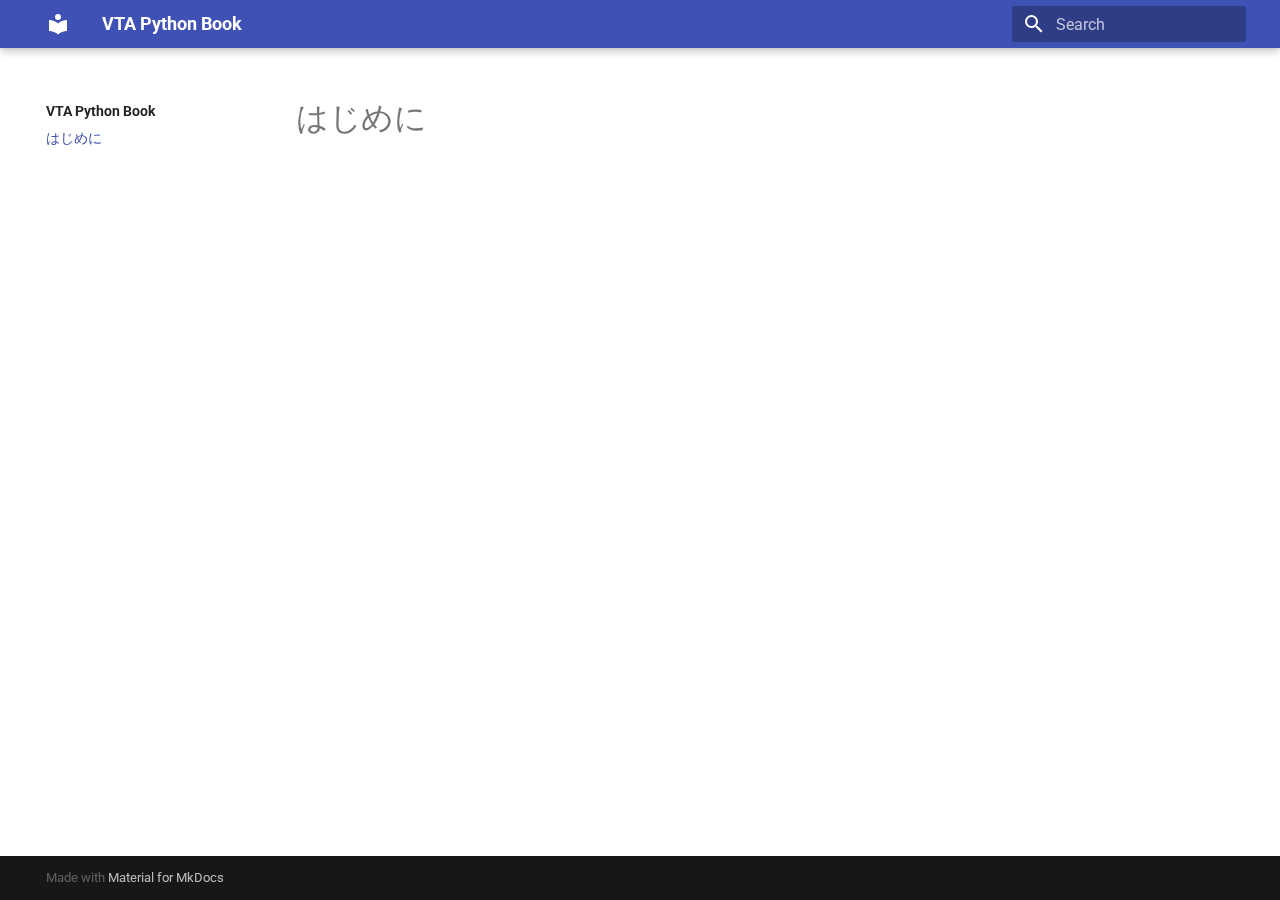
==== commit 69fdd007: "Deployed 6fee625 with MkDocs version: 1.3.0" ====
--- a/index.html
+++ b/index.html
@@ -59,7 +59,7 @@
     <div data-md-component="skip">
       
         
-        <a href="#welcome-to-mkdocs" class="md-skip">
+        <a href="#_1" class="md-skip">
           Skip to content
         </a>
       
@@ -92,7 +92,7 @@
         <div class="md-header__topic" data-md-component="header-topic">
           <span class="md-ellipsis">
             
-              Welcome to MkDocs
+              はじめに
             
           </span>
         </div>
@@ -187,47 +187,9 @@
         
       
       
-        <label class="md-nav__link md-nav__link--active" for="__toc">
-          Welcome to MkDocs
-          <span class="md-nav__icon md-icon"></span>
-        </label>
-      
       <a href="." class="md-nav__link md-nav__link--active">
-        Welcome to MkDocs
+        はじめに
       </a>
-      
-        
-
-<nav class="md-nav md-nav--secondary" aria-label="Table of contents">
-  
-  
-  
-    
-  
-  
-    <label class="md-nav__title" for="__toc">
-      <span class="md-nav__icon md-icon"></span>
-      Table of contents
-    </label>
-    <ul class="md-nav__list" data-md-component="toc" data-md-scrollfix>
-      
-        <li class="md-nav__item">
-  <a href="#commands" class="md-nav__link">
-    Commands
-  </a>
-  
-</li>
-      
-        <li class="md-nav__item">
-  <a href="#project-layout" class="md-nav__link">
-    Project layout
-  </a>
-  
-</li>
-      
-    </ul>
-  
-</nav>
       
     </li>
   
@@ -253,28 +215,6 @@
     
   
   
-    <label class="md-nav__title" for="__toc">
-      <span class="md-nav__icon md-icon"></span>
-      Table of contents
-    </label>
-    <ul class="md-nav__list" data-md-component="toc" data-md-scrollfix>
-      
-        <li class="md-nav__item">
-  <a href="#commands" class="md-nav__link">
-    Commands
-  </a>
-  
-</li>
-      
-        <li class="md-nav__item">
-  <a href="#project-layout" class="md-nav__link">
-    Project layout
-  </a>
-  
-</li>
-      
-    </ul>
-  
 </nav>
                   </div>
                 </div>
@@ -287,21 +227,7 @@
                 
 
 
-<h1 id="welcome-to-mkdocs">Welcome to MkDocs</h1>
-<p>For full documentation visit <a href="https://www.mkdocs.org">mkdocs.org</a>.</p>
-<h2 id="commands">Commands</h2>
-<ul>
-<li><code>mkdocs new [dir-name]</code> - Create a new project.</li>
-<li><code>mkdocs serve</code> - Start the live-reloading docs server.</li>
-<li><code>mkdocs build</code> - Build the documentation site.</li>
-<li><code>mkdocs -h</code> - Print help message and exit.</li>
-</ul>
-<h2 id="project-layout">Project layout</h2>
-<pre><code>mkdocs.yml    # The configuration file.
-docs/
-    index.md  # The documentation homepage.
-    ...       # Other markdown pages, images and other files.
-</code></pre>
+<h1 id="_1">はじめに</h1>
 
               
             </article>
